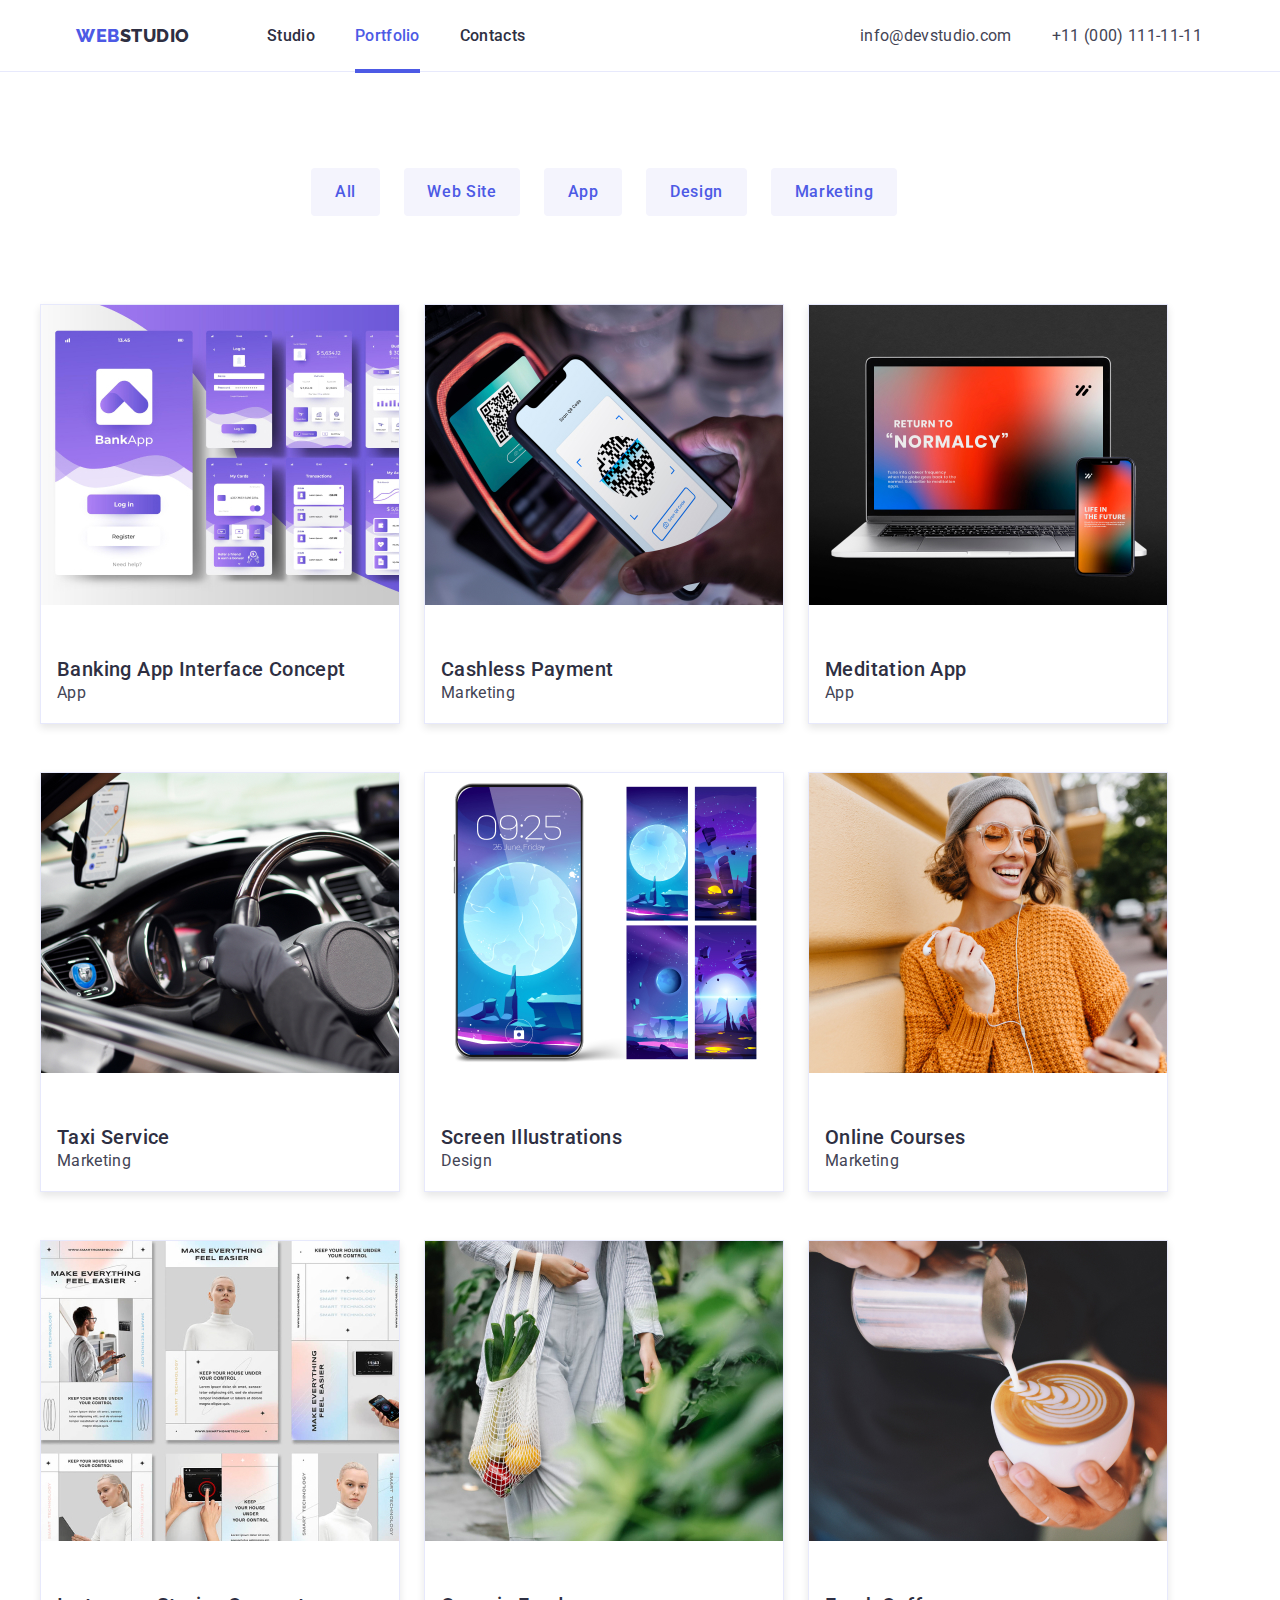
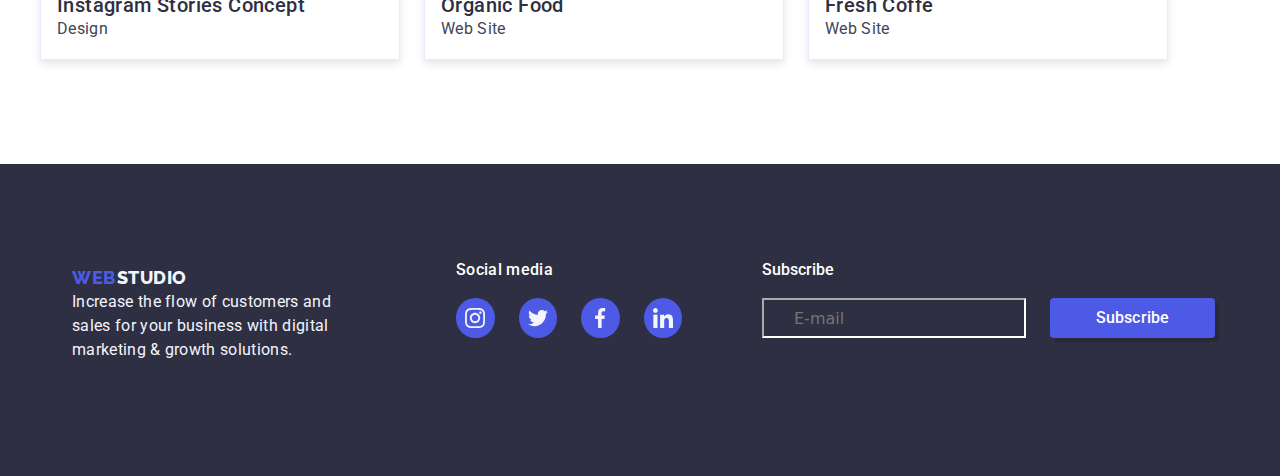
==== portfolio.html @ cb174291 "repository-create" ====
<!DOCTYPE html>
<html lang="en">
  <head>
    <meta charset="UTF-8" />
    <meta name="viewport" content="width=device-width, initial-scale=1.0" />
    <link
      rel="stylesheet"
      href="https://cdnjs.cloudflare.com/ajax/libs/modern-normalize/1.0.0/modern-normalize.min.css"
    />
    <link rel="preconnect" href="https://fonts.googleapis.com" />
    <link rel="preconnect" href="https://fonts.gstatic.com" crossorigin />
    <link
      href="https://fonts.googleapis.com/css2?family=Roboto:wght@400;500;700;900&display=swap"
      rel="stylesheet"
    />
    <link rel="preconnect" href="https://fonts.googleapis.com" />
    <link rel="preconnect" href="https://fonts.gstatic.com" crossorigin />
    <link
      rel="stylesheet"
      href="https://cdnjs.cloudflare.com/ajax/libs/modern-normalize/2.0.0/modern-normalize.min.css"
      integrity="sha512-4xo8blKMVCiXpTaLzQSLSw3KFOVPWhm/TRtuPVc4WG6kUgjH6J03IBuG7JZPkcWMxJ5huwaBpOpnwYElP/m6wg=="
      crossorigin="anonymous"
      referrerpolicy="no-referrer"
    />
    <link
      href="https://fonts.googleapis.com/css2?family=Raleway:wght@800&display=swap"
      rel="stylesheet"
    />
    <link rel="stylesheet" type="text/css" href="./css/styles.css" />
    <title>Document</title>
  </head>
  <body class="portfolio-page">
    <header>
      <div class="top-line">
        <div class="container">
          <span class="logo">
            <a class="web-logo" href="index.html" type="button">WEB</a>
            <a class="studio-logo" href="index.html" type="button">STUDIO</a>
          </span>
          <nav>
            <span class="nav-menu">
              <a class="nav-studio" href="index.html" type="button">Studio</a>
              <a class="nav-portfolio" href="portfolio.html" type="button"
                >Portfolio</a
              >
              <a class="nav-contacts" href="" type="button">Contacts</a>
            </span>
          </nav>
          <span class="email-phone">
            <a href="" class="email">info@devstudio.com</a>
            <a href="" class="phone">+11 (000) 111-11-11</a>
          </span>
        </div>
      </div>
    </header>
    <main class="portfolio-main">
      <div class="container">
        <section class="section94px">
          <ul class="filters">
            <li>
              <div class="filter-btn-active">
                <button type="button" class="all-butoon">All</button>
              </div>
            </li>
            <li class="btn1-position">
              <div class="filter-btn1">
                <button type="button" class="web-site">Web Site</button>
              </div>
            </li>
            <li>
              <div class="filter-btn2">
                <button type="button" class="app">App</button>
              </div>
            </li>
            <li>
              <div class="filter-btn3">
                <button type="button" class="design">Design</button>
              </div>
            </li>
            <li>
              <div class="filter-btn4">
                <button type="button" class="marketing">Marketing</button>
              </div>
            </li>
          </ul>
          <!--Section row-->
          <section class="row-1" title="Row 1">
            <div class="project-card1">
              <ul class="project-card2">
                <li class="card-hover">
                  <span class="overlay-text"
                    >14 Stylish and User-Friendly App Design Concepts · Task
                    Manager App · Calorie Tracker App · Exotic Fruit Ecommerce
                    App · Cloud Storage App</span
                  >
                  <img
                    class="img-portfolio1"
                    src="./images/Portofolio 1.jpg"
                    alt="img8"
                  />
                </li>
                <li class="card-content1">
                  <h3 class="footer-title">Banking App Interface Concept</h3>
                  <p class="footer-pharagraf">App</p>
                </li>
              </ul>
              <ul class="project-card2">
                <li class="card-hover">
                  <span class="overlay-text"
                    >14 Stylish and User-Friendly App Design Concepts · Task
                    Manager App · Calorie Tracker App · Exotic Fruit Ecommerce
                    App · Cloud Storage App</span
                  >
                  <img
                    class="img-portfolio2"
                    src="./images/Portofolio 2.jpg"
                    alt="img8"
                  />
                </li>
                <li class="card-content2">
                  <h3 class="footer-title">Cashless Payment</h3>
                  <p class="footer-pharagraf">Marketing</p>
                </li>
              </ul>
              <ul class="project-card2">
                <li class="card-hover">
                  <span class="overlay-text"
                    >14 Stylish and User-Friendly App Design Concepts · Task
                    Manager App · Calorie Tracker App · Exotic Fruit Ecommerce
                    App · Cloud Storage App</span
                  >
                  <img
                    class="img-portfolio3"
                    src="./images/Portofolio 3.jpg"
                    alt="img8"
                  />
                </li>
                <li class="card-content3">
                  <h3 class="footer-title">Meditation App</h3>
                  <p class="footer-pharagraf">App</p>
                </li>
              </ul>
            </div>
          </section>
          <section class="row-2" title="Row 2">
            <div class="project-card1">
              <ul class="project-card2">
                <li class="card-hover">
                  <span class="overlay-text"
                    >14 Stylish and User-Friendly App Design Concepts · Task
                    Manager App · Calorie Tracker App · Exotic Fruit Ecommerce
                    App · Cloud Storage App</span
                  >
                  <img
                    class="img-portfolio1"
                    src="./images/Portofolio 4.jpg"
                    alt="img8"
                  />
                </li>
                <li class="card-content1">
                  <h3 class="footer-title">Taxi Service</h3>
                  <p class="footer-pharagraf">Marketing</p>
                </li>
              </ul>
              <ul class="project-card2">
                <li class="card-hover">
                  <span class="overlay-text"
                    >14 Stylish and User-Friendly App Design Concepts · Task
                    Manager App · Calorie Tracker App · Exotic Fruit Ecommerce
                    App · Cloud Storage App</span
                  >
                  <img
                    class="img-portfolio2"
                    src="./images/Portofolio 5.jpg"
                    alt="img8"
                  />
                </li>
                <li class="card-content2">
                  <h3 class="footer-title">Screen Illustrations</h3>
                  <p class="footer-pharagraf">Design</p>
                </li>
              </ul>
              <ul class="project-card2">
                <li class="card-hover">
                  <span class="overlay-text"
                    >14 Stylish and User-Friendly App Design Concepts · Task
                    Manager App · Calorie Tracker App · Exotic Fruit Ecommerce
                    App · Cloud Storage App</span
                  >
                  <img
                    class="img-portfolio3"
                    src="./images/Portofolio 6.jpg"
                    alt="img8"
                  />
                </li>
                <li class="card-content3">
                  <h3 class="footer-title">Online Courses</h3>
                  <p class="footer-pharagraf">Marketing</p>
                </li>
              </ul>
            </div>
          </section>
          <section class="row-3" title="Row 3">
            <div class="project-card1">
              <ul class="project-card2">
                <li class="card-hover">
                  <span class="overlay-text"
                    >14 Stylish and User-Friendly App Design Concepts · Task
                    Manager App · Calorie Tracker App · Exotic Fruit Ecommerce
                    App · Cloud Storage App</span
                  >
                  <img
                    class="img-portfolio1"
                    src="./images/Portofolio 7.jpg"
                    alt="img8"
                  />
                </li>
                <li class="card-content1">
                  <h3 class="footer-title">Instagram Stories Concept</h3>
                  <p class="footer-pharagraf">Design</p>
                </li>
              </ul>
              <ul class="project-card2">
                <li class="card-hover">
                  <span class="overlay-text"
                    >14 Stylish and User-Friendly App Design Concepts · Task
                    Manager App · Calorie Tracker App · Exotic Fruit Ecommerce
                    App · Cloud Storage App</span
                  >
                  <img
                    class="img-portfolio2"
                    src="./images/Portofolio 8.jpg"
                    alt="img8"
                  />
                </li>
                <li class="card-content2">
                  <h3 class="footer-title">Organic Food</h3>
                  <p class="footer-pharagraf">Web Site</p>
                </li>
              </ul>
              <ul class="project-card2">
                <li class="card-hover">
                  <span class="overlay-text"
                    >14 Stylish and User-Friendly App Design Concepts · Task
                    Manager App · Calorie Tracker App · Exotic Fruit Ecommerce
                    App · Cloud Storage App</span
                  >
                  <img
                    class="img-portfolio3"
                    src="./images/Portofolio 9.jpg"
                    alt="img8"
                  />
                </li>
                <li class="card-content3">
                  <h3 class="footer-title">Fresh Coffe</h3>
                  <p class="footer-pharagraf">Web Site</p>
                </li>
              </ul>
            </div>
          </section>
        </section>
      </div>
    </main>
    <!-- Footer -->

    <footer>
      <section class="footer">
        <div class="container">
          <div class="section94px">
            <div class="position-footer">
              <div class="logo-text">
                <span class="logo-footer">
                  <a class="web-footer" href="index.html">WEB</a>
                  <a class="studio-footer" href="index.html">STUDIO </a>
                </span>
                <div class="text-footer">
                  <p class="text5">
                    Increase the flow of customers and sales for your business
                    with digital marketing & growth solutions.
                  </p>
                </div>
              </div>
              <div class="e-mail-input-social">
                <div class="social">
                  <h3 class="social-media">Social media</h3>
                  <div class="icons-list">
                    <a
                      href="https://www.instagram.com"
                      target="_blank"
                      class="icon"
                      aria-label="instagram-link"
                    >
                      <svg>
                        <use
                          href="./icons/symbol-defs.svg#icon-instagram"
                        ></use>
                      </svg>
                    </a>
                    <a
                      href="https://twitter.com/?lang=ro"
                      target="_blank"
                      class="icon"
                      aria-label="twitter-link"
                    >
                      <svg>
                        <use href="./icons/symbol-defs.svg#icon-twitter"></use>
                      </svg>
                    </a>
                    <a
                      href="https://www.facebook.com/"
                      target="_blank"
                      class="icon"
                      aria-label="facebook-link"
                    >
                      <svg>
                        <use href="./icons/symbol-defs.svg#icon-facebook"></use>
                      </svg>
                    </a>
                    <a
                      href="https://www.linkedin.com/"
                      target="_blank"
                      class="icon"
                      aria-label="linkedin-link"
                    >
                      <svg>
                        <use href="./icons/symbol-defs.svg#icon-linkedin"></use>
                      </svg>
                    </a>
                  </div>
                </div>
                <div class="e-mail-input">
                  <label class="email-footer" for="email">Subscribe</label>
                  <div class="input-button-container">
                    <input
                      type="email"
                      id="email"
                      name="email"
                      placeholder="E-mail"
                    />
                    <button class="subscribe">
                      Subscribe <i class="fa-solid fa-paper-plane"></i>
                    </button>
                  </div>
                </div>
              </div>
            </div>
          </div>
        </div>
      </section>
    </footer>
    <script src="./js/modal.js"></script>
  </body>
</html>
---- css/styles.css ----
.body {
  background: #fff;
}
ul,
a,
h3 {
  padding-inline-start: 94px 0px;
}

.container {
  width: 1200px;
  position: absolute;
  display: flex;
  left: 50%;
  transform: translate(-50%);
  justify-content: center;
}

.section94px {
  padding: 94px 0px;
  /* height: auto; */
}

.top-line > .container {
  height: 72px;
}

.hero-image > .container {
  height: 600px;
}

/*NAV MENU -- TOP LINE*/

.top-line {
  width: auto;
  height: 72px;
  background: #fff;
  border-bottom: 1px solid #e7e9fc;
  display: flex;
  align-items: center;
  /* position: fixed; */
}

.logo {
  padding-top: 24px;
  display: flex;
  align-items: center;
  justify-content: flex-start;
  flex-direction: row;
  gap: 0px;
  width: 115px;
  height: 48px;
  position: relative;
}

.web-logo {
  font-family: "Raleway", sans-serif;
  font-weight: 800;
  font-size: 18px;
  line-height: 21px;
  line-height: 1.16667;
  letter-spacing: 0.03em;
  text-transform: uppercase;
  color: #4d5ae5;
}

.studio-logo {
  font-family: "Raleway", sans-serif;
  font-weight: 800;
  font-size: 18px;
  line-height: 21px;
  line-height: 1.16667;
  letter-spacing: 0.03em;
  text-transform: uppercase;
  color: #2e2f42;
}

.nav-menu {
  display: flex;
  align-items: flex-start;
  justify-content: flex-start;
  flex-direction: row;
  gap: 40px;
  width: 337px;
  height: 48px;
  padding-left: 76px;
  padding-top: 24px;
}

.nav-studio,
.nav-portfolio,
.nav-contacts {
  font-family: "Roboto", sans-serif;
  font-weight: 500;
  font-size: 16px;
  line-height: 24px;
  line-height: 1.5;
  letter-spacing: 0.02em;
  color: #2e2f42;
}

.email-phone {
  align-items: flex-start;
  justify-content: flex-start;
  flex-direction: row;
  width: 676px;
  height: 48px;
  display: flex;
  position: relative;
  padding-left: 332px;
  padding-top: 24px;
}

.email {
  font-family: "Roboto", sans-serif;
  font-weight: 400;
  font-size: 16px;
  line-height: 24px;
  line-height: 1.5;
  letter-spacing: 0.02em;
  color: #434455;
}

.phone {
  font-family: "Roboto", sans-serif;
  font-weight: 400;
  font-size: 16px;
  line-height: 24px;
  line-height: 1.5;
  letter-spacing: 0.02em;
  color: #434455;
  padding-left: 40px;
}

.top-line a:hover,
header.top-line a:focus {
  color: rgb(0, 0, 255);
}
.top-line a {
  transition-property: color;
  transition-duration: 0.25s;
  transition-timing-function: cubic-bezier(0.4, 0, 0.2, 1);
}

a {
  text-decoration: none;
}

/* --HERO IMAGE-- */

.hero-image {
  width: auto;
  height: 600px;
  background: var(--NAVY-BLUE, #2e2f42);
  flex-shrink: 0;
}

.hero-image > .container {
  display: block;
}

.button {
  /* display: flex; */
  width: 684px;
  height: 104px;
  padding-top: 48px;
  padding-left: 515px;
  padding-bottom: 150px;
}

.order-service {
  transition-property: background-color;
  transition-duration: 0.25s;
  transition-timing-function: cubic-bezier(0.4, 0, 0.2, 1);
  font-family: "Roboto", sans-serif;
  font-weight: 500;
  font-size: 16px;
  font-style: normal;
  line-height: 24px;
  letter-spacing: 0.04em;
  color: var(--WHITE, #fff);
  background: #4d5ae5;
  border: none;
  cursor: pointer;
  border-radius: 4px;
  gap: 10px;
  box-shadow: 0 4px 4px 0 rgba(0, 0, 0, 0.15);
  align-items: center;
  justify-content: center;
  width: 169px;
  height: 56px;
}
.order-service:hover {
  background-color: rgb(0, 0, 255);
}

.hero-title {
  margin: 0px;
  font-family: "Roboto", sans-serif;
  font-weight: 700;
  font-size: 56px;
  font-style: normal;
  line-height: 60px;
  letter-spacing: 0.02em;
  text-align: center;
  color: var(--WHITE, #fff);
  padding-top: 94px;
}

/*SECTION 1 & 2*/

.section1-2 {
  height: 1064px;
  width: auto;
  padding-bottom: 26px;
}

.section1-2 > .container {
  display: block;
}

.section1 {
  width: 1128px;
  height: 224px;
  padding-top: 26px;

  display: flex;
}

.feature1,
.feature2,
.feature3,
.feature4 {
  align-items: flex-start;
  justify-content: flex-start;
  flex-direction: column;
  gap: 8px;
  width: 264px;
  height: 104px;
}

.feature2,
.feature3,
.feature4 {
  margin-left: 24px;
}

.strategy,
.punctuality,
.diligence,
.tehnologies {
  font-family: "Roboto", sans-serif;
  font-weight: 500;
  font-size: 20px;
  font-style: normal;
  line-height: 24px;
  letter-spacing: 0.02em;
  color: var(--NAVY-BLUE, #2e2f42);
  margin: 0px;
}

.text-strategy,
.text-punctuality,
.text-diligence,
.text-tehnologies {
  font-family: "Roboto", sans-serif;
  font-weight: 400;
  font-size: 16px;
  font-style: normal;
  line-height: 24px;
  letter-spacing: 0.02em;
  color: var(--SLATE, #434455);
}

/*SECTION 2*/

.section2 {
  width: 1128px;
  height: 652px;
  flex-shrink: 0;
  padding-top: 120px;

  padding: bottom 26px;
}

.Section2-title {
  font-family: "Roboto", sans-serif;
  font-weight: 1103;
  font-size: 36px;
  font-style: normal;
  line-height: 40px;
  letter-spacing: 0.02em;
  text-transform: capitalize;
  margin: 0px;
  color: var(--NAVY-BLUE, #2e2f42);
  padding-left: 403px;
}

.technology-pictures {
  width: 1128px;
  height: 372px;
  display: flex;
  padding-top: 72px;
}

.img-1,
.img-2,
.img-3 {
  display: flex;
  align-items: flex-start;
  justify-content: flex-start;
  flex-direction: column;
  gap: 0px;
  width: 360px;
  height: 300px;
}

.img-2,
.img-3 {
  margin-left: 24px;
}

.size-pictures {
  border: 1px solid #e7e9fc;
  width: 360px;
  height: 300px;
}

/*SECTION 3 */

.section3 {
  width: auto;
  height: 732px;
  background: #f4f4fd;
  flex-shrink: 0;
}

.section3 > .container {
  display: block;
  height: 732px;
}

.title1 {
  display: flex;
  width: 647px;
  height: 40px;
  padding-top: 26px;
  padding-left: 483px;
}

.our-team {
  font-family: "Roboto", sans-serif;
  font-weight: 700;
  font-size: 36px;
  font-style: normal;
  line-height: 40px;
  letter-spacing: 0.02em;
  color: var(--NAVY-BLUE, #2e2f42);
  position: absolute;
  margin: 0px;
}

.pepole {
  width: 1128px;
  height: 452px;
  display: flex;
  padding-top: 72px;
}

ul {
  padding: 0;
}

.team-card1,
.team-card2,
.team-card3,
.team-card4 {
  list-style-type: none;
  align-items: center;
  justify-content: center;
  flex-direction: column;
  gap: 32px;
  border-radius: 0 0 4px 4px;
  padding: 0px 0px 32px 0px;
  width: 264px;
  height: 428px;
  box-shadow: 0 2px 1px 0 rgba(46, 47, 66, 0.08),
    0 1px 1px 0 rgba(46, 47, 66, 0.16), 0 1px 6px 0 rgba(46, 47, 66, 0.08);
  background: #fff;
}

.team-card2,
.team-card3,
.team-card4 {
  margin-left: 24px;
}

.img {
  width: 264px;
  height: 260px;
  background: url(<path-to-image>),
    lightgray -97.034px -0.927px / 181.897% 251.37% no-repeat;
}

.name {
  font-family: "Roboto", sans-serif;
  font-weight: 500;
  font-size: 20px;
  font-style: normal;
  line-height: 24px;
  letter-spacing: 0.02em;
  text-align: center;
  color: var(--NAVY-BLUE, #2e2f42);
}

.job-description {
  font-family: "Roboto", sans-serif;
  font-weight: 400;
  font-size: 16px;
  font-style: normal;
  line-height: 24px;
  letter-spacing: 0.02em;
  text-align: center;
  color: var(--SLATE, #434455);
}

.section3 h3:hover,
.section3 h3:focus,
.section3 p:hover,
.section3 p:focus {
  color: rgb(0, 0, 255);
  cursor: pointer;
}
.section3 h3,
.section3 p {
  transition-property: color;
  transition-duration: 0.25s;
  transition-timing-function: cubic-bezier(0.4, 0, 0.2, 1);
}

/*FOOTER*/

.footer {
  width: 100%;
  height: 312px;
  background: #2e2f42;
  flex-shrink: 0;
}
.footer > .container {
  display: block;
  height: 312px;
}

.logo-text {
  width: 264px;
  height: 118.5px;
  flex-shrink: 0;
  padding-top: 7.5px;
}

.logo-footer {
  display: flex;
  align-items: center;
  justify-content: flex-start;
  flex-direction: row;
  gap: 0px;
  width: 115px;
  height: 24px;
}

.footer a:hover {
  color: rgb(0, 0, 255);
}
.footer a {
  transition-property: color;
  transition-duration: 0.25s;
  transition-timing-function: cubic-bezier(0.4, 0, 0.2, 1);
}
.web-footer {
  font-family: "Raleway", sans-serif;
  font-weight: 800;
  font-size: 18px;
  font-style: normal;
  line-height: 21px;
  letter-spacing: 0.03em;
  text-transform: uppercase;
  color: var(--IRIS, #4d5ae5);
  display: flex;
  width: 44px;
  height: 21px;
  flex-direction: column;
  justify-content: center;
}

.studio-footer {
  font-family: "Raleway", sans-serif;
  font-weight: 800;
  font-size: 18px;
  font-style: normal;
  line-height: 21px;
  letter-spacing: 0.03em;
  text-transform: uppercase;
  color: var(--CLOUD, #f4f4fd);
  display: flex;
  width: 71px;
  height: 21px;
  flex-direction: column;
  justify-content: center;
}

.text-footer1 {
  width: 264px;
  height: 88px;
  padding-top: 16px;
}

.text5 {
  font-family: "Roboto", sans-serif;
  font-weight: 400;
  font-size: 16px;
  font-style: normal;
  line-height: 24px;
  letter-spacing: 0.02em;
  color: var(--CLOUD, #f4f4fd);
  width: 264px;
  margin: 0px;
}

/*PORTFOLIO CSS*/
.portfolio-main {
  width: 100%;
  height: 1692px;
}

.portfolio-main > .container {
  height: 1692px;
  display: block;
}
.filters {
  display: flex;
  align-items: flex-start;
  justify-content: flex-start;
  flex-direction: row;
  gap: 24px;
  width: 857px;
  height: 50px;
  padding-top: 2px;
  padding-left: 271px;
  margin: 0;
}

.all-butoon {
  font-family: "Roboto", sans-serif;
  font-weight: 500;
  font-size: 16px;
  font-style: normal;
  line-height: 24px;
  letter-spacing: 0.04em;
  color: #4d5ae5;
  background: #f4f4fd;
  border: none;
  cursor: pointer;
  border-radius: 4px;
  gap: 10px;
  align-items: center;
  justify-content: center;
  width: 69px;
  height: 48px;
  padding: 0px;
  z-index: 1;
  position: absolute;
}
.all-butoon:hover {
  background-color: #404bbf;
  color: WHITE;
}
.all-butoon {
  transition-property: background-color;
  transition-duration: 0.25s;
  transition-timing-function: cubic-bezier(0.4, 0, 0.2, 1);
}
.btn1-position {
  margin-left: 69px;
}

.web-site {
  font-family: "Roboto", sans-serif;
  font-weight: 500;
  font-size: 16px;
  font-style: normal;
  line-height: 24px;
  letter-spacing: 0.04em;
  color: #4d5ae5;
  background: #f4f4fd;
  border: none;
  cursor: pointer;
  border-radius: 4px;
  gap: 10px;
  align-items: center;
  justify-content: center;
  width: 116px;
  height: 48px;
}

.app {
  font-family: "Roboto", sans-serif;
  font-weight: 500;
  font-size: 16px;
  font-style: normal;
  line-height: 24px;
  letter-spacing: 0.04em;
  color: #4d5ae5;
  background: #f4f4fd;
  border: none;
  cursor: pointer;
  border-radius: 4px;
  gap: 10px;
  align-items: center;
  justify-content: center;
  width: 78px;
  height: 48px;
}

.design {
  font-family: "Roboto", sans-serif;
  font-weight: 500;
  font-size: 16px;
  font-style: normal;
  line-height: 24px;
  letter-spacing: 0.04em;
  color: #4d5ae5;
  background: #f4f4fd;
  border: none;
  cursor: pointer;
  border-radius: 4px;
  gap: 10px;
  align-items: center;
  justify-content: center;
  width: 101px;
  height: 48px;
}

.marketing {
  font-family: "Roboto", sans-serif;
  font-weight: 500;
  font-size: 16px;
  font-style: normal;
  line-height: 24px;
  letter-spacing: 0.04em;
  color: #4d5ae5;
  background: #f4f4fd;
  border: none;
  cursor: pointer;
  border-radius: 4px;
  gap: 10px;
  align-items: center;
  justify-content: center;
  width: 126px;
  height: 48px;
}

/*Section row*/

.row-1 {
  width: 1128px;
  height: 492px;
  padding-top: 72px;
}

.row-2 {
  width: 1128px;
  height: 468px;

  padding-top: 48px;
}

.row-3 {
  width: 1128px;
  height: 494px;

  padding-top: 48px;
  padding-bottom: 26px;
}

.row-1,
.row-2,
.row-3,
li {
  list-style-type: none;
}

.project-card1 {
  display: flex;
}

.project-card2 {
  border: 1px solid #e7e9fc;
  width: 360px;
  height: 420px;
  background: #fff;
}

.project-card1 .project-card2:nth-child(2),
.project-card1 .project-card2:nth-child(3) {
  margin-left: 24px;
}

.card-content1,
.card-content2,
.card-content3 {
  align-items: flex-start;
  justify-content: center;
  flex-direction: column;
  gap: 8px;
  margin-top: 32px;
  width: 360px;
  height: 56px;
  padding: 16px;
}

.footer-title {
  font-family: "Roboto", sans-serif;
  font-weight: 500;
  font-size: 20px;

  line-height: 24px;
  line-height: 1.2;
  letter-spacing: 0.02em;
  color: #2e2f42;
  margin: 0px;
}

.footer-pharagraf {
  font-family: "Roboto", sans-serif;
  font-weight: 400;
  font-size: 16px;

  line-height: 24px;
  line-height: 1.5;
  letter-spacing: 0.02em;
  color: #434455;
  margin: 0px;
}

.img-portfolio1,
.img-portfolio2,
.img-portfolio3 {
  width: 360px;
  height: 300px;
}

.hero-image {
  background: linear-gradient(#2e2f42b2, #2e2f42b2),
    url("/images/hero-image.jpg");
}
.icons-list {
  display: flex;
  justify-content: center;
  gap: 24px;
  margin-top: 8px;
}
.icons-list .icon svg {
  width: 16px;
  height: 16px;
  top: 12px;
  left: 12px;
}
.icons-list .icon {
  width: 40px;
  height: 40px;
  background-color: #4d5ae5;
  border-radius: 50%;
}
.icons-list .icon {
  display: flex;
  justify-content: center;
  align-items: center;
}
.icons-list .icon:hover {
  background-color: #000a73;
}
.icon-list .icon:focus {
  background-color: #000ea8;
}
.icon-list {
  transition-property: background-color;
  transition-duration: 0.25s;
  transition-timing-function: cubic-bezier(0.4, 0, 0.2, 1);
}
.footer {
  background: rgb(2, 0, 36);
  background: linear-gradient(
    90deg,
    rgba(2, 0, 36, 1) 0%,
    rgba(11, 9, 42, 1) 7%,
    rgba(18, 17, 47, 1) 21%,
    rgba(21, 20, 49, 1) 35%,
    rgba(28, 27, 54, 1) 45%,
    rgba(34, 34, 58, 1) 64%,
    rgba(41, 41, 62, 1) 83%,
    rgba(46, 47, 66, 1) 100%,
    rgba(41, 65, 87, 1) 100%,
    rgba(31, 102, 129, 1) 100%,
    rgba(19, 146, 179, 1) 100%,
    rgba(0, 212, 255, 1) 100%
  );
}
.social-text {
  font-family: Roboto;
  font-size: 16px;
  font-weight: 500;
  line-height: 24px;
  letter-spacing: 0.02em;
  color: #ffffff;
}

.span .feature1,
.span .feature2,
.span .feature3,
.span .feature4 {
  display: inline-block;
}
.feature-icons {
  display: flex;
  justify-content: center;
  align-items: center;
  width: 264px;
  height: 112px;
  border-radius: 4px;
  background-color: #f4f4fd;
}
.feature-icons svg {
  width: 64px;
  height: 64px;
  top: 24px;
  left: 100px;
  padding: 0px, 2.14px, 0px, 2.14px;
}
.section-four > h2 {
  text-align: center;
  margin-top: 120px;
  font-family: Roboto;
  font-weight: 700;
  font-size: 36px;
  line-height: 40px;
}

.customers {
  display: flex;
  justify-content: center;
  gap: 24px;
  margin-top: 72px;
  margin-bottom: 120px;
}

.customers .customers-logo {
  width: 168px;
  height: 88px;
  border: 1px solid #8e8f99;
  border-radius: 4px;
  display: flex;
  justify-content: center;
  align-items: center;
}

.customers .customers-logo:hover,
.customers .customers-logo:active {
  border: 1px solid #10a5f5;
}
.customers .customers-logo {
  transition-property: color;
  transition-duration: 0.25s;
  transition-timing-function: cubic-bezier(0.4, 0, 0.2, 1);
}
.customers-logo svg {
  color: #8e8f99;
  width: 104px;
  height: 56px;
}

.customers-logo svg:hover {
  color: #10a5f5;
}
.customers-logo svg {
  transition-property: color;
  transition-duration: 0.25s;
  transition-timing-function: cubic-bezier(0.4, 0, 0.2, 1);
}
.social-footer {
  display: flex;
  flex-direction: column;
  width: 208px;
  height: 80px;
}
.test123 {
  display: flex;
  justify-content: start;
  gap: 143px;
}
.project-card2 {
  box-shadow: 0 4px 8px rgba(0, 0, 0, 0.1);
  /* Tranziție pentru efectul de tranziție lin al umbrei */
  transition: box-shadow 0.3s ease;
}
.project-card2:hover {
  box-shadow: 0 8px 16px rgba(0, 0, 0, 0.2);
}
.all-butoon:hover {
  box-shadow: 0 8px 16px rgba(0, 0, 0, 0.2);
}
.web-site:hover {
  box-shadow: 0 8px 16px rgba(0, 0, 0, 0.2);
}
.app:hover {
  box-shadow: 0 8px 16px rgba(0, 0, 0, 0.2);
}
.design:hover {
  box-shadow: 0 8px 16px rgba(0, 0, 0, 0.2);
}
.marketing:hover {
  box-shadow: 0 8px 16px rgba(0, 0, 0, 0.2);
}
.project-card2 {
  transition-property: box-shadow;
  transition-duration: 0.25s;
  transition-timing-function: cubic-bezier(0.4, 0, 0.2, 1);
}
.all-butoon {
  transition-property: box-shadow, background-color;
  transition-duration: 0.25s;
  transition-timing-function: cubic-bezier(0.4, 0, 0.2, 1);
}
.web-site {
  transition-property: box-shadow;
  transition-duration: 0.25s;
  transition-timing-function: cubic-bezier(0.4, 0, 0.2, 1);
}
.design {
  transition-property: box-shadow;
  transition-duration: 0.25s;
  transition-timing-function: cubic-bezier(0.4, 0, 0.2, 1);
}
.marketing {
  transition-property: box-shadow;
  transition-duration: 0.25s;
  transition-timing-function: cubic-bezier(0.4, 0, 0.2, 1);
}
.app {
  transition-property: box-shadow;
  transition-duration: 0.25s;
  transition-timing-function: cubic-bezier(0.4, 0, 0.2, 1);
}
.nav-studio {
  position: relative;
}
.nav-studio::after {
  content: "";
  position: absolute;
  left: 0;
  bottom: -25px;
  width: 100%;
  height: 4px;
  background-color: #4d5ae5;
}

body:not(.index-page) .nav-studio::after {
  display: none;
}
.index-page .nav-studio {
  color: #4d5ae5;
}

.nav-portfolio {
  position: relative;
}
.nav-portfolio::after {
  content: "";
  position: absolute;
  left: 0;
  bottom: -25px;
  width: 100%;
  height: 4px;
  background-color: #4d5ae5;
}
body:not(.portfolio-page) .nav-portfolio::after {
  display: none;
}
.portfolio-page .nav-portfolio {
  color: #4d5ae5;
}
.card-hover {
  position: relative;
  overflow: hidden;
}

.card-hover::before {
  content: "";
  position: absolute;
  bottom: 0; /* Plasează suprapunerea în partea de jos a cardului */
  left: 0;
  width: 100%;
  height: 0; /* Începe cu o înălțime de 0 */
  background-color: #4d5ae5;
  transition: height 0.3s ease; /* Adaugă o tranziție pentru înălțime */
}

.card-hover:hover::before {
  height: 100%; /* Mărește înălțimea suprapunerii la 100% la trecerea cu mouse-ul */
}
.overlay-text {
  position: absolute;
  bottom: 50%;
  left: 0;
  width: 100%;
  text-align: center;
  transform: translateY(50%);
  color: #f4f4fd;
  font-size: 20px;
  font-weight: bold;
  opacity: 0; /* Inițial, setăm opacitatea la 0 */
  transition: opacity 0.3s ease; /* Adăugăm o tranziție pentru opacitate */
}

.project-card2:hover .overlay-text {
  opacity: 1; /* La trecerea cu mouse-ul peste card, setăm opacitatea la 1 */
}
.overlay-text {
  font-family: Roboto;
  font-size: 16px;
  font-weight: 400;
  line-height: 24px;
  letter-spacing: 0.02em;
  text-align: center;
}
.is-hidden {
  visibility: hidden;
  opacity: 0;
  transform: scale(1.1);
}
.modal {
  box-shadow: 0px 2px 1px 0px #00000033;
  box-shadow: 0px 1px 3px 0px #0000001f;
  box-shadow: 0px 1px 1px 0px #00000024;
  background-color: #2e2f4266;
  position: fixed;
  top: 0;
  left: 0;
  width: 100vw;
  height: 100vh;
  display: flex;
  justify-content: center;
  align-items: center;
  z-index: 2;
  opacity: 1;
  transition: transform;
  transition-duration: 0.25s;
  transition-timing-function: cubic-bezier(0.4, 0, 0.2, 1);
}
.modal-content {
  padding: 16px;
  background-color: #fff;
  width: 525px;
  height: 677px;
  position: relative;
}
.close-btn {
  width: 24px;
  height: 24px;
  background-color: #e7e9fc;
  border: 1px solid #0000001a;
  border-radius: 50%;
  color: #2e2f42;
  outline: none;
  position: absolute;
  top: 24px;
  right: 24px;
  z-index: 3;
}
.close-btn svg {
  width: 8px;
  height: 8px;
  top: 8px;
  left: 8px;
}

/* REMASTERED FOOTER */

.footer {
  width: 100%;
  height: 19.5em;
  background: #2e2f42;
  flex-shrink: 0;
  transition: background-color 250ms cubic-bezier(0.4, 0, 0.2, 1),
    color 250ms cubic-bezier(0.4, 0, 0.2, 1),
    box-shadow 250ms cubic-bezier(0.4, 0, 0.2, 1);
}
.footer > .container {
  height: 19.5em;
}

.position-footer {
  display: flex;
  padding-left: 2em;
}

.logo-text {
  width: 16.5em;
  height: 7.40625em;
  flex-shrink: 0;
  padding-top: 0.46875rem;
}

.logo-footer {
  display: flex;
  gap: 0em;
  width: 7.1875em;
  height: 1.5em;
}

.footer a:hover {
  color: #4d5ae5;
  outline: none;
  box-shadow: 0 0.125em 0.25em rgba(0, 0, 0, 0.1);
}

.web-footer {
  font-family: "Raleway", sans-serif;
  font-weight: 800;
  font-size: 1.125em;
  font-style: normal;
  line-height: 1.3125em;
  letter-spacing: 0.03em;
  text-transform: uppercase;
  color: var(--IRIS, #4d5ae5);
  display: flex;
  width: 4.4375em;
  height: 1.3125em;
}

.studio-footer {
  font-family: "Raleway", sans-serif;
  font-weight: 800;
  font-size: 1.125em;
  font-style: normal;
  line-height: 1.3125em;
  letter-spacing: 0.03em;
  text-transform: uppercase;
  color: var(--CLOUD, #f4f4fd);
  display: flex;
  width: 4.4375em;
  height: 1.3125em;
}

.text-footer1 {
  width: 16.5em;
  height: 5.5em;
  padding-top: 1em;
}

.text5 {
  font-family: "Roboto", sans-serif;
  font-weight: 400;
  font-size: 1em;
  font-style: normal;
  line-height: 1.5em;
  letter-spacing: 0.02em;
  color: var(--CLOUD, #f4f4fd);
  width: 16.5em;
  margin: 0em;
}

.e-mail-input-social {
  display: flex;
}

.social {
  width: 14.125em;
  height: 7.5em;
  margin-left: 7.5em;
}
.social > h3 {
  margin: 0em;
}

.social-media {
  color: var(--WHITE, #fff);
  font-family: "Roboto", sans-serif;
  font-size: 1em;
  font-style: normal;
  font-weight: 500;
  line-height: 1.5em;
  letter-spacing: 0.02em;
}

.icons-list {
  display: flex;
  gap: 1.5em;
  margin-top: 1em;
  justify-content: center;
}

.icons-list .icon svg {
  width: 1.25em;
  height: 1.25em;
  justify-content: center;
}
.icons-list .icon {
  width: 2.5em;
  height: 2.5em;
  background: #4d5ae5;
  border-radius: 50%;
  display: flex;
  justify-content: center;
  align-items: center;
  transition: background-color 250ms cubic-bezier(0.4, 0, 0.2, 1),
    color 250ms cubic-bezier(0.4, 0, 0.2, 1),
    box-shadow 250ms cubic-bezier(0.4, 0, 0.2, 1);
}

.icons-list .icon:hover {
  background: #31d0aa;
  outline: none;
  color: #333333;
  box-shadow: 0 0.125em 0.25em rgba(0, 0, 0, 0.1);
}

.icons-list .icon:focus {
  background: #4d5ae5;
}

.e-mail-input {
  display: flex;
  flex-direction: column;
  margin-left: 5em;
  width: 28.3125em;
  height: 5em;
  flex-shrink: 0;
}

.email-footer {
  color: var(--WHITE, #fff);
  font-family: "Roboto", sans-serif;
  font-size: 1em;
  font-style: normal;
  font-weight: 500;
  line-height: 1.5em;
  letter-spacing: 0em;
  margin-bottom: 1em;
}

.input-button-container {
  display: flex;
}

.input-button-container input {
  width: 16.5em;
  height: 2.5em;
  flex-shrink: 0;
  background-color: transparent;
  border-color: white;
  color: white;
}

.subscribe {
  font-family: "Roboto", sans-serif;
  font-weight: 500;
  font-size: 1em;
  font-style: normal;
  line-height: 1.5em;
  letter-spacing: 0.01em;
  color: var(--WHITE, #fff);
  background: #4d5ae5;
  border: none;
  cursor: pointer;
  border-radius: 0.25em;
  gap: 0.625em;
  box-shadow: 00.25em 0.25em 0 rgba(0, 0, 0, 0.15);
  align-items: center;
  justify-content: center;
  width: 10.5625em;
  height: 2.5em;
  margin-left: 1.5em;
  transition: background-color 250ms cubic-bezier(0.4, 0, 0.2, 1),
    color 250ms cubic-bezier(0.4, 0, 0.2, 1),
    box-shadow 250ms cubic-bezier(0.4, 0, 0.2, 1);
}

.subscribe:hover {
  background: #404bbf;
  outline: none;
  box-shadow: 0 2px 4px rgba(0, 0, 0, 0.1);
}

.modal-headline {
  font-family: Roboto;
  font-size: 16px;
  font-weight: 500;
  line-height: 24px;
  letter-spacing: 0.02em;
  text-align: center;
  color: #2e2f42;
  display: flex;
  justify-content: center;
  align-items: center;
  margin-top: 58px;
}
.form-group {
  position: relative;
  display: flex;
  flex-direction: column;
  gap: 8px;
  margin: 16px 24px 20px 16px;
}
.form-checkbox {
  display: flex;
  justify-content: center;
  align-items: center;
  gap: 8px;
  margin-right: 24px;
}
input#submit-button {
  width: 169px;
  height: 56px;
  padding: 16px 32px 16px 32px;
  gap: 10px;
  margin-left: 146px;
  margin-top: 24px;
  background-color: #4d5ae5;
  color: #ffffff;
  font-family: Roboto;
  font-size: 16px;
  font-weight: 500;
  line-height: 24px;
  text-align: center;
  border-radius: 4px;
}
input#Name,
input#phone {
  border-radius: 4px;
  width: 100%;
  height: 40px;
  border: 1px solid #2e2f4266;
  padding-left: 30px;
}
input#email {
  padding-left: 30px;
}
.form-email {
  border-radius: 4px;
  width: 100%;
  height: 40px;
  border: 1px solid #2e2f4266;
}

textarea {
  height: 142px;
  width: 452px;
  resize: none;
  border-radius: 4px;
  border: 1px solid #2e2f4266;
}
.checkbox-text {
  font-family: Roboto;
  font-size: 12px;
  font-weight: 400;
  line-height: 14px;
  letter-spacing: 0.04em;
  text-align: left;
  color: grey;
}
.checkbox-ref {
  text-decoration: underline;
  color: #4d5ae5;
  font-family: Roboto;
  font-weight: 400;
  font-size: 12px;
  line-height: 16px;
}
label.form-label {
  position: relative;
}
.form-label {
  position: relative;
}
.form-label i {
  position: absolute;
  transform: translate(12px, 28px);
  left: 0;
}
input:hover {
  border: 1px solid #4d5ae5;
}
.form-label i:hover {
  color: #4d5ae5;
}
input#Name:hover {
  border: 1px solid #4d5ae5;
}

input#phone:hover {
  border: 1px solid #4d5ae5;
}
textarea#textbox {
  padding-left: 15px;
}
textarea#textbox:hover {
  border: 1px solid #4d5ae5;
}
.form-label:focus-within i {
  color: #4d5ae5;
}
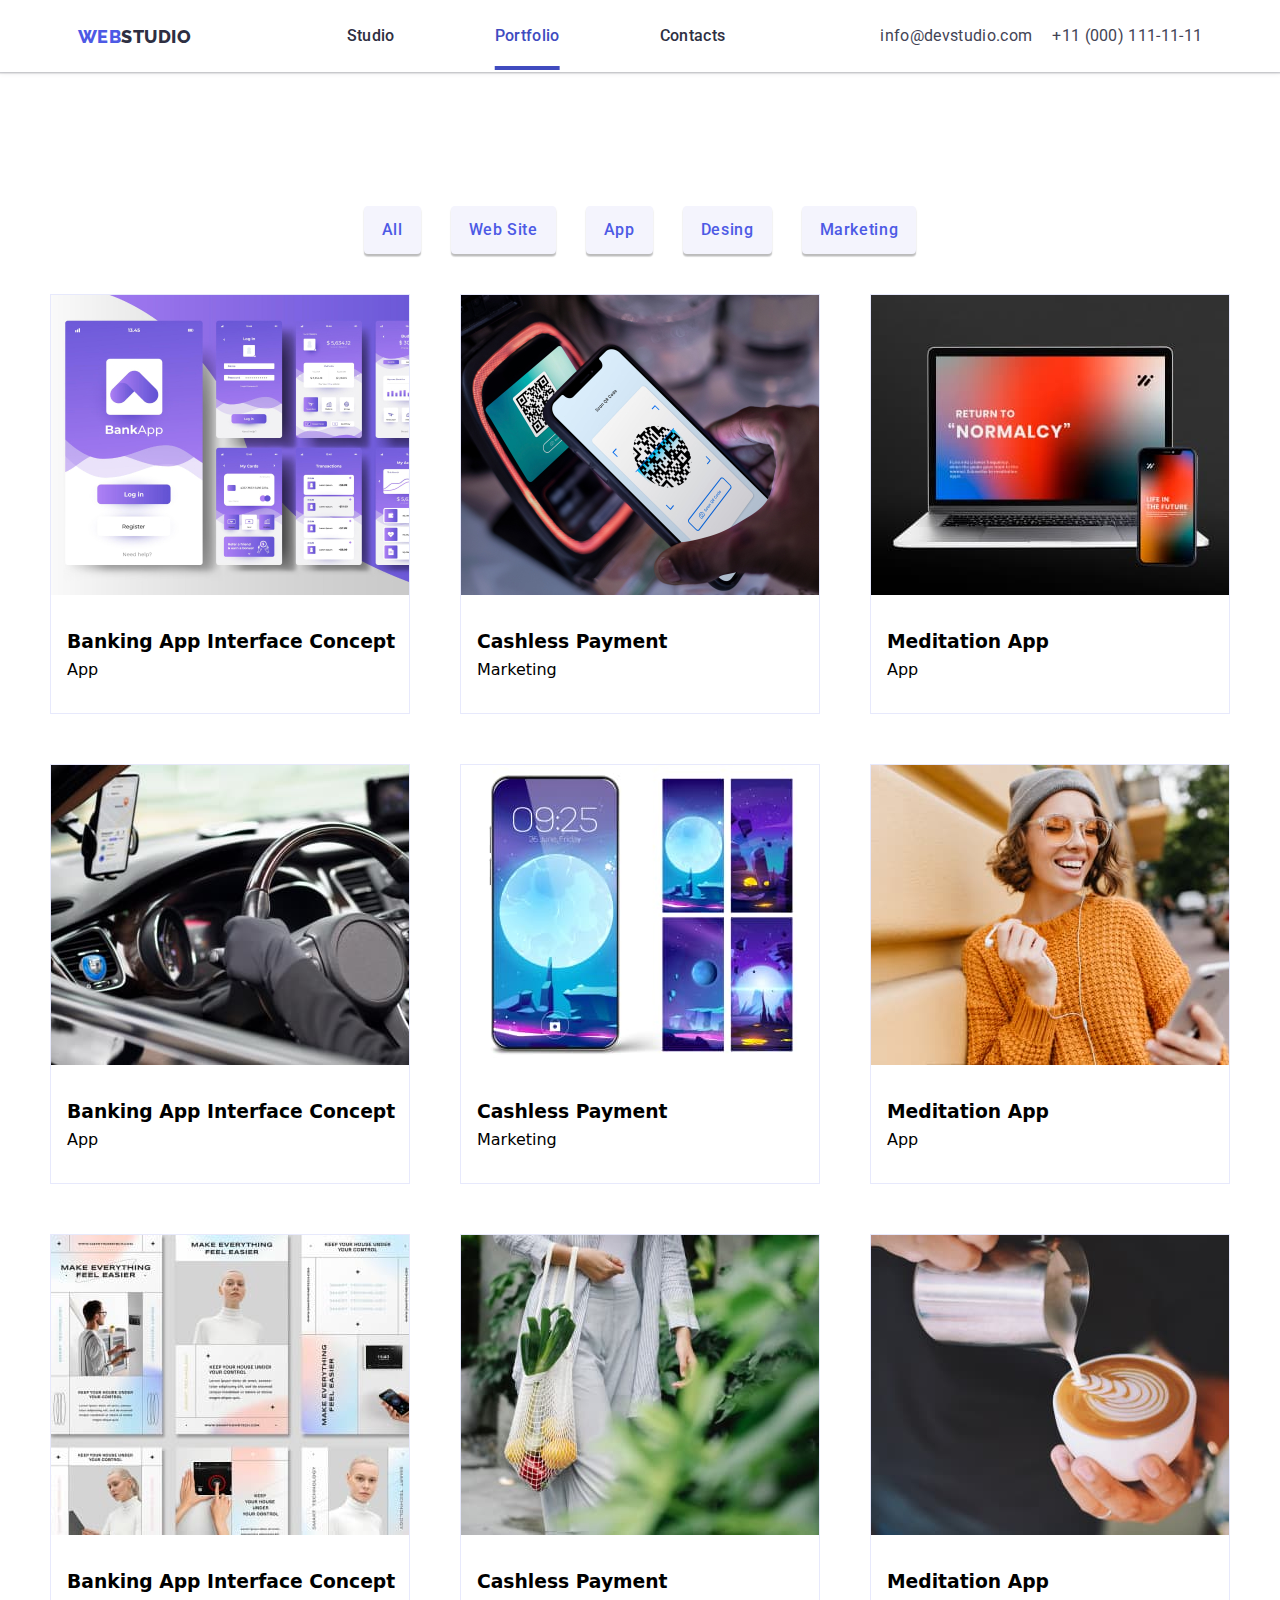
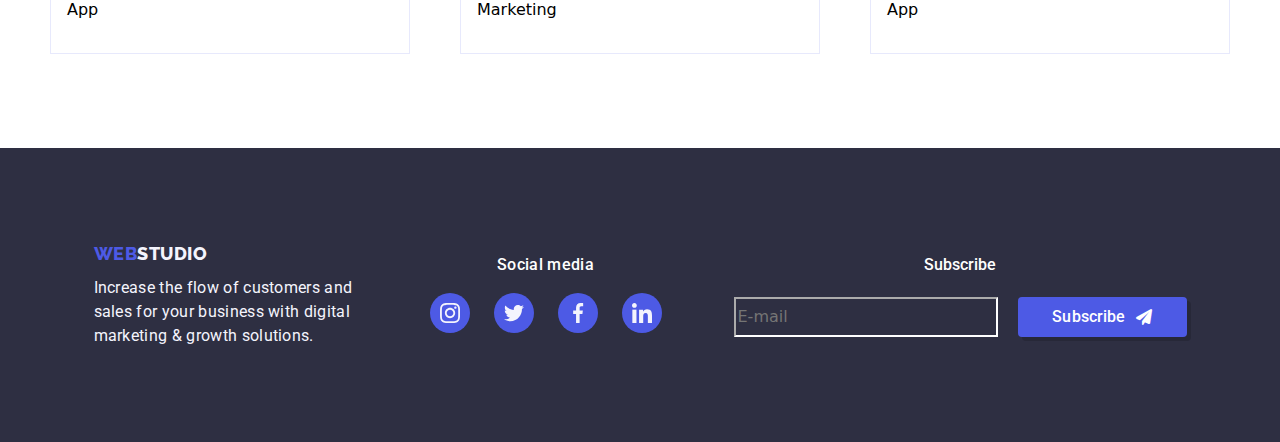
==== commit bc27fc06: "repaired" ====
--- a/portfolio.html
+++ b/portfolio.html
@@ -3,6 +3,13 @@
   <head>
     <meta charset="UTF-8" />
     <meta name="viewport" content="width=device-width, initial-scale=1.0" />
+    <link
+      rel="stylesheet"
+      href="https://cdnjs.cloudflare.com/ajax/libs/font-awesome/6.0.0/css/all.min.css"
+      integrity="sha512-..."
+      crossorigin="anonymous"
+    />
+
     <link
       rel="stylesheet"
       href="https://cdnjs.cloudflare.com/ajax/libs/modern-normalize/1.0.0/modern-normalize.min.css"
@@ -15,41 +22,153 @@
     />
     <link rel="preconnect" href="https://fonts.googleapis.com" />
     <link rel="preconnect" href="https://fonts.gstatic.com" crossorigin />
-    <link
-      rel="stylesheet"
-      href="https://cdnjs.cloudflare.com/ajax/libs/modern-normalize/2.0.0/modern-normalize.min.css"
-      integrity="sha512-4xo8blKMVCiXpTaLzQSLSw3KFOVPWhm/TRtuPVc4WG6kUgjH6J03IBuG7JZPkcWMxJ5huwaBpOpnwYElP/m6wg=="
-      crossorigin="anonymous"
-      referrerpolicy="no-referrer"
-    />
+
     <link
       href="https://fonts.googleapis.com/css2?family=Raleway:wght@800&display=swap"
       rel="stylesheet"
     />
+    <link rel="stylesheet" href="./css/modern-normalize.css" />
+
+    <link rel="stylesheet" type="text/css" href="./css/modern-normalize.css" />
+
     <link rel="stylesheet" type="text/css" href="./css/styles.css" />
-    <title>Document</title>
+    <title>Homework#2</title>
   </head>
-  <body class="portfolio-page">
+  <body>
+    <!--Tup Line Portfolio-->
+
     <header>
-      <div class="top-line">
+      <section class="top-line">
         <div class="container">
-          <span class="logo">
-            <a class="web-logo" href="index.html" type="button">WEB</a>
-            <a class="studio-logo" href="index.html" type="button">STUDIO</a>
-          </span>
-          <nav>
-            <span class="nav-menu">
-              <a class="nav-studio" href="index.html" type="button">Studio</a>
-              <a class="nav-portfolio" href="portfolio.html" type="button"
-                >Portfolio</a
+          <div class="position-topline">
+            <span class="logo">
+              <a class="web-logo" href="index.html" type="button">WEB</a>
+              <a class="studio-logo" href="index.html" type="button">STUDIO</a>
+            </span>
+            <nav>
+              <span class="nav-menu">
+                <a class="nav-studio" href="index.html" type="button">Studio</a>
+                <a
+                  class="nav-portfolio active"
+                  href="portfolio.html"
+                  type="button"
+                  >Portfolio</a
+                >
+                <a class="nav-contacts" href="" type="button">Contacts</a>
+              </span>
+            </nav>
+            <span class="email-phone">
+              <a href="" class="email">info@devstudio.com</a>
+              <a href="" class="phone">+11 (000) 111-11-11</a>
+            </span>
+            <button
+              type="button"
+              class="mobile-menu-open js-open-menu"
+              aria-expanded="false"
+              aria-controls="mobile-menu"
+            >
+              <svg class="mobile-menu-open-icon" width="32" height="22">
+                <use
+                  href="./icons/charm_menu-hamburger.svg#charm:menu-hamburger"
+                ></use>
+              </svg>
+            </button>
+          </div>
+        </div>
+      </section>
+      <div class="mobile-menu js-menu-container">
+        <div class="container mobile-menu-container">
+          <div>
+            <button class="mobile-menu_close-btn js-close-menu" type="button">
+              <svg class="mobile-menu_close-icon" width="24" height="24">
+                <use href="./icons/close-button.svg#icon-close"></use>
+              </svg>
+            </button>
+            <ul class="mobile-header-nav list">
+              <li class="mobile-header-item">
+                <a
+                  class="mobile-header-link link mobile-contact-blue"
+                  href="./index.html"
+                  >Studio</a
+                >
+              </li>
+              <li class="mobile-header-item">
+                <a class="mobile-header-link link" href="./portfolio.html"
+                  >Portfolio</a
+                >
+              </li>
+              <li class="mobile-header-item">
+                <a class="mobile-header-link link" href="#">Contacts</a>
+              </li>
+            </ul>
+          </div>
+          <div>
+            <address class="mobile-address">
+              <ul class="mobile-address-header list">
+                <li class="mobile-contacts">
+                  <a
+                    class="mobile-contacts-address_tel link"
+                    href="tel:+110001111111"
+                    >+11 (000) 111-11-11</a
+                  >
+                </li>
+                <li class="mobile-contacts">
+                  <a
+                    href="mailto:info@devstudio.com"
+                    target="_blank"
+                    rel="noopener noreferrer"
+                    class="mobile-contacts-address_mail link"
+                    >info@devstudio.com</a
+                  >
+                </li>
+              </ul>
+            </address>
+
+            <!-- Socal-List-Mob-Menu -->
+
+            <div class="icons-list">
+              <a
+                href="https://www.instagram.com"
+                target="_blank"
+                class="icon"
+                aria-label="instagram-link"
               >
-              <a class="nav-contacts" href="" type="button">Contacts</a>
-            </span>
-          </nav>
-          <span class="email-phone">
-            <a href="" class="email">info@devstudio.com</a>
-            <a href="" class="phone">+11 (000) 111-11-11</a>
-          </span>
+                <svg>
+                  <use href="./icons/symbol-defs.svg#icon-instagram2"></use>
+                </svg>
+              </a>
+              <a
+                href="https://twitter.com/?lang=ro"
+                target="_blank"
+                class="icon"
+                aria-label="twitter-link"
+              >
+                <svg>
+                  <use href="./icons/symbol-defs.svg#icon-twitter1"></use>
+                </svg>
+              </a>
+              <a
+                href="https://www.facebook.com/"
+                target="_blank"
+                class="icon"
+                aria-label="facebook-link"
+              >
+                <svg>
+                  <use href="./icons/symbol-defs.svg#icon-facebook1"></use>
+                </svg>
+              </a>
+              <a
+                href="https://www.linkedin.com/"
+                target="_blank"
+                class="icon"
+                aria-label="linkedin-link"
+              >
+                <svg>
+                  <use href="./icons/symbol-defs.svg#icon-linkedin1"></use>
+                </svg>
+              </a>
+            </div>
+          </div>
         </div>
       </div>
     </header>
@@ -74,7 +193,7 @@
             </li>
             <li>
               <div class="filter-btn3">
-                <button type="button" class="design">Design</button>
+                <button type="button" class="desing">Desing</button>
               </div>
             </li>
             <li>
@@ -83,184 +202,210 @@
               </div>
             </li>
           </ul>
-          <!--Section row-->
+
+          <!--Section row1-->
+
           <section class="row-1" title="Row 1">
             <div class="project-card1">
-              <ul class="project-card2">
-                <li class="card-hover">
-                  <span class="overlay-text"
-                    >14 Stylish and User-Friendly App Design Concepts · Task
-                    Manager App · Calorie Tracker App · Exotic Fruit Ecommerce
-                    App · Cloud Storage App</span
-                  >
-                  <img
-                    class="img-portfolio1"
-                    src="./images/Portofolio 1.jpg"
+              <div class="project-card2">
+                <div class="overlay-image">
+                  <img
+                    class="img-portfolio1"
+                    src="./images/img8.jpg"
                     alt="img8"
                   />
-                </li>
-                <li class="card-content1">
+                  <div class="overlay1">
+                    <p class="overlay-text">
+                      14 Stylish and User-Friendly App Design Concepts · Task
+                      Manager App · Calorie Tracker App · Exotic Fruit Ecommerce
+                      App · Cloud Storage App
+                    </p>
+                  </div>
+                </div>
+                <div class="card-content1">
                   <h3 class="footer-title">Banking App Interface Concept</h3>
                   <p class="footer-pharagraf">App</p>
-                </li>
-              </ul>
-              <ul class="project-card2">
-                <li class="card-hover">
-                  <span class="overlay-text"
-                    >14 Stylish and User-Friendly App Design Concepts · Task
-                    Manager App · Calorie Tracker App · Exotic Fruit Ecommerce
-                    App · Cloud Storage App</span
-                  >
-                  <img
-                    class="img-portfolio2"
-                    src="./images/Portofolio 2.jpg"
-                    alt="img8"
-                  />
-                </li>
-                <li class="card-content2">
+                </div>
+              </div>
+              <div class="project-card2">
+                <div class="overlay-image">
+                  <img
+                    class="img-portfolio1"
+                    src="./images/img9.jpg"
+                    alt="img9"
+                  />
+                  <div class="overlay1">
+                    <p class="overlay-text">
+                      14 Stylish and User-Friendly App Design Concepts · Task
+                      Manager App · Calorie Tracker App · Exotic Fruit Ecommerce
+                      App · Cloud Storage App
+                    </p>
+                  </div>
+                </div>
+                <div class="card-content2">
                   <h3 class="footer-title">Cashless Payment</h3>
                   <p class="footer-pharagraf">Marketing</p>
-                </li>
-              </ul>
-              <ul class="project-card2">
-                <li class="card-hover">
-                  <span class="overlay-text"
-                    >14 Stylish and User-Friendly App Design Concepts · Task
-                    Manager App · Calorie Tracker App · Exotic Fruit Ecommerce
-                    App · Cloud Storage App</span
-                  >
-                  <img
-                    class="img-portfolio3"
-                    src="./images/Portofolio 3.jpg"
-                    alt="img8"
-                  />
-                </li>
-                <li class="card-content3">
+                </div>
+              </div>
+              <div class="project-card2">
+                <div class="overlay-image">
+                  <img
+                    class="img-portfolio1"
+                    src="./images/img10.jpg"
+                    alt="img10"
+                  />
+                  <div class="overlay1">
+                    <p class="overlay-text">
+                      14 Stylish and User-Friendly App Design Concepts · Task
+                      Manager App · Calorie Tracker App · Exotic Fruit Ecommerce
+                      App · Cloud Storage App
+                    </p>
+                  </div>
+                </div>
+                <div class="card-content3">
                   <h3 class="footer-title">Meditation App</h3>
                   <p class="footer-pharagraf">App</p>
-                </li>
-              </ul>
+                </div>
+              </div>
             </div>
           </section>
+
+          <!--Section row2-->
           <section class="row-2" title="Row 2">
             <div class="project-card1">
-              <ul class="project-card2">
-                <li class="card-hover">
-                  <span class="overlay-text"
-                    >14 Stylish and User-Friendly App Design Concepts · Task
-                    Manager App · Calorie Tracker App · Exotic Fruit Ecommerce
-                    App · Cloud Storage App</span
-                  >
-                  <img
-                    class="img-portfolio1"
-                    src="./images/Portofolio 4.jpg"
+              <div class="project-card2">
+                <div class="overlay-image">
+                  <img
+                    class="img-portfolio1"
+                    src="./images/img11.jpg"
                     alt="img8"
                   />
-                </li>
-                <li class="card-content1">
-                  <h3 class="footer-title">Taxi Service</h3>
+                  <div class="overlay1">
+                    <p class="overlay-text">
+                      14 Stylish and User-Friendly App Design Concepts · Task
+                      Manager App · Calorie Tracker App · Exotic Fruit Ecommerce
+                      App · Cloud Storage App
+                    </p>
+                  </div>
+                </div>
+                <div class="card-content1">
+                  <h3 class="footer-title">Banking App Interface Concept</h3>
+                  <p class="footer-pharagraf">App</p>
+                </div>
+              </div>
+              <div class="project-card2">
+                <div class="overlay-image">
+                  <img
+                    class="img-portfolio1"
+                    src="./images/img12.jpg"
+                    alt="img9"
+                  />
+                  <div class="overlay1">
+                    <p class="overlay-text">
+                      14 Stylish and User-Friendly App Design Concepts · Task
+                      Manager App · Calorie Tracker App · Exotic Fruit Ecommerce
+                      App · Cloud Storage App
+                    </p>
+                  </div>
+                </div>
+                <div class="card-content2">
+                  <h3 class="footer-title">Cashless Payment</h3>
                   <p class="footer-pharagraf">Marketing</p>
-                </li>
-              </ul>
-              <ul class="project-card2">
-                <li class="card-hover">
-                  <span class="overlay-text"
-                    >14 Stylish and User-Friendly App Design Concepts · Task
-                    Manager App · Calorie Tracker App · Exotic Fruit Ecommerce
-                    App · Cloud Storage App</span
-                  >
-                  <img
-                    class="img-portfolio2"
-                    src="./images/Portofolio 5.jpg"
-                    alt="img8"
-                  />
-                </li>
-                <li class="card-content2">
-                  <h3 class="footer-title">Screen Illustrations</h3>
-                  <p class="footer-pharagraf">Design</p>
-                </li>
-              </ul>
-              <ul class="project-card2">
-                <li class="card-hover">
-                  <span class="overlay-text"
-                    >14 Stylish and User-Friendly App Design Concepts · Task
-                    Manager App · Calorie Tracker App · Exotic Fruit Ecommerce
-                    App · Cloud Storage App</span
-                  >
-                  <img
-                    class="img-portfolio3"
-                    src="./images/Portofolio 6.jpg"
-                    alt="img8"
-                  />
-                </li>
-                <li class="card-content3">
-                  <h3 class="footer-title">Online Courses</h3>
-                  <p class="footer-pharagraf">Marketing</p>
-                </li>
-              </ul>
+                </div>
+              </div>
+              <div class="project-card2">
+                <div class="overlay-image">
+                  <img
+                    class="img-portfolio1"
+                    src="./images/img13.jpg"
+                    alt="img10"
+                  />
+                  <div class="overlay1">
+                    <p class="overlay-text">
+                      14 Stylish and User-Friendly App Design Concepts · Task
+                      Manager App · Calorie Tracker App · Exotic Fruit Ecommerce
+                      App · Cloud Storage App
+                    </p>
+                  </div>
+                </div>
+                <div class="card-content3">
+                  <h3 class="footer-title">Meditation App</h3>
+                  <p class="footer-pharagraf">App</p>
+                </div>
+              </div>
             </div>
           </section>
+
+          <!--Section row3-->
+
           <section class="row-3" title="Row 3">
             <div class="project-card1">
-              <ul class="project-card2">
-                <li class="card-hover">
-                  <span class="overlay-text"
-                    >14 Stylish and User-Friendly App Design Concepts · Task
-                    Manager App · Calorie Tracker App · Exotic Fruit Ecommerce
-                    App · Cloud Storage App</span
-                  >
-                  <img
-                    class="img-portfolio1"
-                    src="./images/Portofolio 7.jpg"
+              <div class="project-card2">
+                <div class="overlay-image">
+                  <img
+                    class="img-portfolio1"
+                    src="./images/img14.jpg"
                     alt="img8"
                   />
-                </li>
-                <li class="card-content1">
-                  <h3 class="footer-title">Instagram Stories Concept</h3>
-                  <p class="footer-pharagraf">Design</p>
-                </li>
-              </ul>
-              <ul class="project-card2">
-                <li class="card-hover">
-                  <span class="overlay-text"
-                    >14 Stylish and User-Friendly App Design Concepts · Task
-                    Manager App · Calorie Tracker App · Exotic Fruit Ecommerce
-                    App · Cloud Storage App</span
-                  >
-                  <img
-                    class="img-portfolio2"
-                    src="./images/Portofolio 8.jpg"
-                    alt="img8"
-                  />
-                </li>
-                <li class="card-content2">
-                  <h3 class="footer-title">Organic Food</h3>
-                  <p class="footer-pharagraf">Web Site</p>
-                </li>
-              </ul>
-              <ul class="project-card2">
-                <li class="card-hover">
-                  <span class="overlay-text"
-                    >14 Stylish and User-Friendly App Design Concepts · Task
-                    Manager App · Calorie Tracker App · Exotic Fruit Ecommerce
-                    App · Cloud Storage App</span
-                  >
-                  <img
-                    class="img-portfolio3"
-                    src="./images/Portofolio 9.jpg"
-                    alt="img8"
-                  />
-                </li>
-                <li class="card-content3">
-                  <h3 class="footer-title">Fresh Coffe</h3>
-                  <p class="footer-pharagraf">Web Site</p>
-                </li>
-              </ul>
+                  <div class="overlay1">
+                    <p class="overlay-text">
+                      14 Stylish and User-Friendly App Design Concepts · Task
+                      Manager App · Calorie Tracker App · Exotic Fruit Ecommerce
+                      App · Cloud Storage App
+                    </p>
+                  </div>
+                </div>
+                <div class="card-content1">
+                  <h3 class="footer-title">Banking App Interface Concept</h3>
+                  <p class="footer-pharagraf">App</p>
+                </div>
+              </div>
+              <div class="project-card2">
+                <div class="overlay-image">
+                  <img
+                    class="img-portfolio1"
+                    src="./images/img15.jpg"
+                    alt="img9"
+                  />
+                  <div class="overlay1">
+                    <p class="overlay-text">
+                      14 Stylish and User-Friendly App Design Concepts · Task
+                      Manager App · Calorie Tracker App · Exotic Fruit Ecommerce
+                      App · Cloud Storage App
+                    </p>
+                  </div>
+                </div>
+                <div class="card-content2">
+                  <h3 class="footer-title">Cashless Payment</h3>
+                  <p class="footer-pharagraf">Marketing</p>
+                </div>
+              </div>
+              <div class="project-card2">
+                <div class="overlay-image">
+                  <img
+                    class="img-portfolio1"
+                    src="./images/img16.jpg"
+                    alt="img10"
+                  />
+                  <div class="overlay1">
+                    <p class="overlay-text">
+                      14 Stylish and User-Friendly App Design Concepts · Task
+                      Manager App · Calorie Tracker App · Exotic Fruit Ecommerce
+                      App · Cloud Storage App
+                    </p>
+                  </div>
+                </div>
+                <div class="card-content3">
+                  <h3 class="footer-title">Meditation App</h3>
+                  <p class="footer-pharagraf">App</p>
+                </div>
+              </div>
             </div>
           </section>
         </section>
       </div>
     </main>
+
     <!-- Footer -->
 
     <footer>
@@ -292,7 +437,7 @@
                     >
                       <svg>
                         <use
-                          href="./icons/symbol-defs.svg#icon-instagram"
+                          href="./icons/symbol-defs.svg#icon-instagram2"
                         ></use>
                       </svg>
                     </a>
@@ -303,7 +448,7 @@
                       aria-label="twitter-link"
                     >
                       <svg>
-                        <use href="./icons/symbol-defs.svg#icon-twitter"></use>
+                        <use href="./icons/symbol-defs.svg#icon-twitter1"></use>
                       </svg>
                     </a>
                     <a
@@ -313,7 +458,9 @@
                       aria-label="facebook-link"
                     >
                       <svg>
-                        <use href="./icons/symbol-defs.svg#icon-facebook"></use>
+                        <use
+                          href="./icons/symbol-defs.svg#icon-facebook1"
+                        ></use>
                       </svg>
                     </a>
                     <a
@@ -323,7 +470,9 @@
                       aria-label="linkedin-link"
                     >
                       <svg>
-                        <use href="./icons/symbol-defs.svg#icon-linkedin"></use>
+                        <use
+                          href="./icons/symbol-defs.svg#icon-linkedin1"
+                        ></use>
                       </svg>
                     </a>
                   </div>
@@ -348,6 +497,6 @@
         </div>
       </section>
     </footer>
-    <script src="./js/modal.js"></script>
+    <script src="java-script/menu-modal.js"></script>
   </body>
 </html>
--- a/css/styles.css
+++ b/css/styles.css
@@ -1,1411 +1,1335 @@
+*,
+*::before,
+*::after {
+        box-sizing: border-box;
+}
+
+
+
+* {
+        margin: 0;
+}
+
+ul,
+ol {
+        list-style-type: none;
+        /* Elimină punctele sau numerele */
+}
+
+a {
+        text-decoration: none;
+}
+
+html,
+body {
+        height: 100%;
+
+}
+
 .body {
-  background: #fff;
-}
-ul,
-a,
-h3 {
-  padding-inline-start: 94px 0px;
-}
+        background: #fff;
+        line-height: 1.5;
+        -webkit-font-smoothing: antialiased;
+}
+
 
 .container {
-  width: 1200px;
-  position: absolute;
-  display: flex;
-  left: 50%;
-  transform: translate(-50%);
-  justify-content: center;
+        width: 100%;
+        margin: 0 auto;
 }
 
 .section94px {
-  padding: 94px 0px;
-  /* height: auto; */
-}
-
-.top-line > .container {
-  height: 72px;
-}
-
-.hero-image > .container {
-  height: 600px;
-}
+        padding: 94px 0px;
+        width: 100%;
+
+}
+
+
 
 /*NAV MENU -- TOP LINE*/
 
-.top-line {
-  width: auto;
-  height: 72px;
-  background: #fff;
-  border-bottom: 1px solid #e7e9fc;
-  display: flex;
-  align-items: center;
-  /* position: fixed; */
-}
-
-.logo {
-  padding-top: 24px;
-  display: flex;
-  align-items: center;
-  justify-content: flex-start;
-  flex-direction: row;
-  gap: 0px;
-  width: 115px;
-  height: 48px;
-  position: relative;
+.top-line{
+        border-bottom: 1px solid var(--Accent);
+        box-shadow: 0 1px 6px 0 rgba(46, 47, 66, 0.08),
+                                0 1px 1px 0 rgba(46, 47, 66, 0.16), 0 2px 1px 0 rgba(46, 47, 66, 0.08);
+        background: var(--white);
+}
+
+.position-topline {
+        display: flex;
+        align-items: center;
+        height: 72px;
+}
+
+.logo{
+        display: flex;
+        align-items: center;
+        padding-left: 8pxpx;
+        
 }
 
 .web-logo {
-  font-family: "Raleway", sans-serif;
-  font-weight: 800;
-  font-size: 18px;
-  line-height: 21px;
-  line-height: 1.16667;
-  letter-spacing: 0.03em;
-  text-transform: uppercase;
-  color: #4d5ae5;
+        font-family: "Raleway", sans-serif;
+                font-weight: 800;
+                font-size: 1.125em;
+                line-height: 1.3125em;
+                line-height: 1.16667;
+                letter-spacing: 0.03em;
+                text-transform: uppercase;
+                color: #4d5ae5;
 }
 
 .studio-logo {
-  font-family: "Raleway", sans-serif;
-  font-weight: 800;
-  font-size: 18px;
-  line-height: 21px;
-  line-height: 1.16667;
-  letter-spacing: 0.03em;
-  text-transform: uppercase;
-  color: #2e2f42;
+        font-family: "Raleway", sans-serif;
+        font-weight: 800;
+        font-size: 1.125em;
+        line-height: 1.3125em;
+        line-height: 1.16667;
+        letter-spacing: 0.03em;
+        text-transform: uppercase;
+        color: #2e2f42;
 }
 
 .nav-menu {
-  display: flex;
-  align-items: flex-start;
-  justify-content: flex-start;
-  flex-direction: row;
-  gap: 40px;
-  width: 337px;
-  height: 48px;
-  padding-left: 76px;
-  padding-top: 24px;
-}
-
-.nav-studio,
-.nav-portfolio,
-.nav-contacts {
-  font-family: "Roboto", sans-serif;
-  font-weight: 500;
-  font-size: 16px;
-  line-height: 24px;
-  line-height: 1.5;
-  letter-spacing: 0.02em;
-  color: #2e2f42;
+        display: none;
 }
 
 .email-phone {
-  align-items: flex-start;
-  justify-content: flex-start;
-  flex-direction: row;
-  width: 676px;
-  height: 48px;
-  display: flex;
-  position: relative;
-  padding-left: 332px;
-  padding-top: 24px;
-}
-
-.email {
-  font-family: "Roboto", sans-serif;
-  font-weight: 400;
-  font-size: 16px;
-  line-height: 24px;
-  line-height: 1.5;
-  letter-spacing: 0.02em;
-  color: #434455;
-}
-
-.phone {
-  font-family: "Roboto", sans-serif;
-  font-weight: 400;
-  font-size: 16px;
-  line-height: 24px;
-  line-height: 1.5;
-  letter-spacing: 0.02em;
-  color: #434455;
-  padding-left: 40px;
-}
-
-.top-line a:hover,
-header.top-line a:focus {
-  color: rgb(0, 0, 255);
-}
-.top-line a {
-  transition-property: color;
-  transition-duration: 0.25s;
-  transition-timing-function: cubic-bezier(0.4, 0, 0.2, 1);
-}
-
-a {
-  text-decoration: none;
-}
-
-/* --HERO IMAGE-- */
-
-.hero-image {
-  width: auto;
-  height: 600px;
-  background: var(--NAVY-BLUE, #2e2f42);
-  flex-shrink: 0;
-}
-
-.hero-image > .container {
-  display: block;
-}
-
-.button {
-  /* display: flex; */
-  width: 684px;
-  height: 104px;
-  padding-top: 48px;
-  padding-left: 515px;
-  padding-bottom: 150px;
-}
-
+        display: none;
+}
+
+
+
+/* Hero */
+
+.hero-size{
+        padding: 120px 0px;
+        margin: 0 auto;
+        background-color: var(--Dark);
+        background-image: linear-gradient(rgba(46, 47, 66, 0.7),
+                        rgba(46, 47, 66, 0.7)),
+                url("../images/people-office1.jpg");
+        background-size: cover;
+        background-position: center;
+        background-repeat: no-repeat;
+        text-align: center;
+        
+}
+.hero-title {
+        margin-bottom: 24px;
+        font-family: "Roboto", sans-serif;
+        font-weight: 700;
+        font-size: 3.5em;
+        font-style: normal;
+        line-height: 3.75rem;
+        letter-spacing: 0.02em;
+        text-align: center;
+        color: var(--WHITE, #FFF);
+}
 .order-service {
-  transition-property: background-color;
-  transition-duration: 0.25s;
-  transition-timing-function: cubic-bezier(0.4, 0, 0.2, 1);
-  font-family: "Roboto", sans-serif;
-  font-weight: 500;
-  font-size: 16px;
-  font-style: normal;
-  line-height: 24px;
-  letter-spacing: 0.04em;
-  color: var(--WHITE, #fff);
-  background: #4d5ae5;
-  border: none;
-  cursor: pointer;
-  border-radius: 4px;
-  gap: 10px;
-  box-shadow: 0 4px 4px 0 rgba(0, 0, 0, 0.15);
-  align-items: center;
-  justify-content: center;
-  width: 169px;
-  height: 56px;
-}
+        font-family: "Roboto", sans-serif;
+        font-weight: 500;
+        font-size: 1em;
+        font-style: normal;
+        line-height: 1.5em;
+        letter-spacing: 0.04em;
+        color: var(--WHITE, #FFF);
+        background: #4d5ae5;
+        border: none;
+        cursor: pointer;
+        border-radius: 0.25em;
+        gap: 0.625em;
+        box-shadow: 00.25em 0.25em 0 rgba(0, 0, 0, 0.15);
+        align-items: center;
+        justify-content: center;
+        width: 10.5625em;
+        height: 3.5em;
+        transition: background-color 250ms cubic-bezier(0.4, 0, 0.2, 1),
+                color 250ms cubic-bezier(0.4, 0, 0.2, 1),
+                box-shadow 250ms cubic-bezier(0.4, 0, 0.2, 1);
+}
+
 .order-service:hover {
-  background-color: rgb(0, 0, 255);
-}
-
-.hero-title {
-  margin: 0px;
-  font-family: "Roboto", sans-serif;
-  font-weight: 700;
-  font-size: 56px;
-  font-style: normal;
-  line-height: 60px;
-  letter-spacing: 0.02em;
-  text-align: center;
-  color: var(--WHITE, #fff);
-  padding-top: 94px;
-}
-
-/*SECTION 1 & 2*/
-
-.section1-2 {
-  height: 1064px;
-  width: auto;
-  padding-bottom: 26px;
-}
-
-.section1-2 > .container {
-  display: block;
-}
-
-.section1 {
-  width: 1128px;
-  height: 224px;
-  padding-top: 26px;
-
-  display: flex;
+        background: #404BBF;
+        outline: none;
+        box-shadow: 0 0.125em 0.25em rgba(0, 0, 0, 0.1)
+}
+
+.section1-2 svg,
+.section2 {
+        display: none;
+}
+
+.section1{
+display: flex;
+flex-wrap: wrap;
+gap: 72px;
+padding: 72px 30px 0px 30px;
 }
 
 .feature1,
 .feature2,
 .feature3,
 .feature4 {
-  align-items: flex-start;
-  justify-content: flex-start;
-  flex-direction: column;
-  gap: 8px;
-  width: 264px;
-  height: 104px;
-}
-
+display: flex;
+flex-direction: column;
+justify-content: center;
+align-items: center;
+gap: 17px;
+}
+
+
+
+/* Section3 */
+
+
+
+
+.section3 {
+       
+        background: #f4f4fd;
+        transition: background-color 250ms cubic-bezier(0.4, 0, 0.2, 1),
+                color 250ms cubic-bezier(0.4, 0, 0.2, 1),
+                box-shadow 250ms cubic-bezier(0.4, 0, 0.2, 1);
+
+}
+
+
+
+.title1 {
+display: flex;
+justify-content: center;
+}
+
+.our-team {
+        font-family: "Roboto", sans-serif;
+        font-weight: 700;
+        font-size: 2.25rem;
+        font-style: normal;
+        line-height: auto;
+        letter-spacing: 0.02em;
+        color: var(--NAVY-BLUE, #2E2F42);
+        padding-bottom: 72px;
+        
+}
+
+.pepole {
+                display: flex;
+                        flex-wrap: wrap;
+                        align-items: center;
+                        justify-content: center;
+                        gap: 64px;
+        
+}
+
+ul {
+        padding: 0em;
+}
+
+.team-card1,
+.team-card2,
+.team-card3,
+.team-card4 {
+        gap: 32px;
+        border-radius: 0em 0em 0.25em 0.25em;
+        width: 16.5em;
+        height: 26.75em;
+        box-shadow: 0em 0.125em 0.0625em 0em rgba(46, 47, 66, 0.08), 0em 0.0625em 0.0625em 0em rgba(46, 47, 66, 0.16), 0em 0.0625em 0.375em 0em rgba(46, 47, 66, 0.08);
+        background: #fff;
+        box-shadow: 0em 0em 0.625em 0.3125em rgba(0, 0, 0, 0.1);
+}
+
+.img {
+
+        background: url(<path-to-image>), lightgray -97.034px -0.927px / 181.897% 251.37% no-repeat;
+}
+
+.name {
+        font-family: "Roboto", sans-serif;
+        font-weight: 500;
+        font-size: 1.25em;
+        font-style: normal;
+        line-height: 1.5rem;
+        letter-spacing: 0.02em;
+        text-align: center;
+        color: var(--NAVY-BLUE, #2E2F42);
+        margin-top: 1.5em;
+}
+
+.job-description {
+        font-family: "Roboto", sans-serif;
+        font-weight: 400;
+        font-size: 1em;
+        font-style: normal;
+        line-height: 1.5em;
+        letter-spacing: 0.02em;
+        text-align: center;
+        color: var(--SLATE, #434455);
+}
+
+.section3 h3:hover,
+.section3 h3:focus,
+.section3 p:hover,
+.section3 p:focus {
+        color: #404bbf;
+        cursor: pointer;
+        outline: none;
+
+
+}
+
+
+
+
+
+/* Section4 */
+
+.section4 {
+        
+}
+
+
+.customers {
+        font-family: "Roboto", sans-serif;
+        font-weight: 700;
+        font-size: 2.25em;
+        margin: 0em;
+        line-height: 2.5em;
+        line-height: 1.11111;
+        letter-spacing: 0.02em;
+        text-transform: capitalize;
+        text-align: center;
+        color: #2e2f42;
+        padding-bottom: 4.5rem;
+}
+
+.company-icons {
+        display: flex;
+        flex-wrap: wrap;
+        align-items: center;
+        justify-content: center;
+        gap: 30px;
+      
+}
+
+
+
+.icons-size {
+        width: 10.5em;
+        height: 5.5em;
+        border: 0.0625em solid #8e8f99;
+        border-radius: 0.25em;
+        display: flex;
+        fill: #8E8F99;
+        transition: background-color 250ms cubic-bezier(0.4, 0, 0.2, 1),
+                color 250ms cubic-bezier(0.4, 0, 0.2, 1),
+                box-shadow 250ms cubic-bezier(0.4, 0, 0.2, 1);
+}
+
+.icons-size:hover {
+        fill: #404BBF;
+        cursor: pointer;
+        outline: none;
+        background-color: #f0f0f0;
+        color: #333333;
+        box-shadow: 0 0.125em 0.25em rgba(0, 0, 0, 0.1);
+}
+
+
+
+/* FOOTER */
+
+.footer {
+        width: 100%;
+        background: #2e2f42;
+       
+}
+
+.position-footer {
+        display: flex;
+        flex-direction: column;
+        justify-content: center;
+        align-items: center;
+}
+
+.logo-text {
+        display: flex;
+        flex-direction: column; 
+        gap: 10px;
+        margin-bottom: 72px;
+}
+
+.logo-footer {
+        display: flex;
+
+}
+
+.footer a:hover {
+        color: #4d5ae5;
+        outline: none;
+        box-shadow: 0 0.125em 0.25em rgba(0, 0, 0, 0.1);
+
+}
+
+.web-footer {
+        font-family: "Raleway", sans-serif;
+        font-weight: 800;
+        font-size: 1.125em;
+        font-style: normal;
+        line-height: 1.3125em;
+        letter-spacing: 0.03em;
+        text-transform: uppercase;
+        color: var(--IRIS, #4D5AE5);
+        display: flex;
+      
+}
+
+.studio-footer {
+        font-family: "Raleway", sans-serif;
+        font-weight: 800;
+        font-size: 1.125em;
+        font-style: normal;
+        line-height: 1.3125em;
+        letter-spacing: 0.03em;
+        text-transform: uppercase;
+        color: var(--CLOUD, #F4F4FD);
+        display: flex;
+       
+}
+
+.text-footer1 {
+        width: 16.5em;
+        height: 5.5em;
+        padding-top: 1em;
+}
+
+.text5 {
+        font-family: "Roboto", sans-serif;
+        font-weight: 400;
+        font-size: 1em;
+        font-style: normal;
+        line-height: 1.5em;
+        letter-spacing: 0.02em;
+        color: var(--CLOUD, #F4F4FD);
+        width: 16.5em;
+        margin: 0em;
+}
+
+.e-mail-input-social {
+        display: flex;
+        flex-direction: column;        
+}
+
+.social {
+   margin-bottom: 72px;    
+
+}
+
+.social>h3 {
+        margin: 0em;
+}
+
+.social-media {
+        color: var(--WHITE, #FFF);
+        font-family: "Roboto", sans-serif;
+        font-size: 1em;
+        font-style: normal;
+        font-weight: 500;
+        line-height: 1.5em;
+        letter-spacing: 0.02em;
+        display: flex;
+        justify-content: center;
+}
+
+.icons-list {
+        display: flex;
+        gap: 1.5em;
+        margin-top: 1em;
+        justify-content: center;
+}
+
+.icons-list .icon svg {
+        width: 1.25em;
+        height: 1.25em;
+        justify-content: center;
+}
+
+.icons-list .icon {
+        width: 2.5em;
+        height: 2.5em;
+        background: #4D5AE5;
+        border-radius: 50%;
+        display: flex;
+        justify-content: center;
+        align-items: center;
+        transition: background-color 250ms cubic-bezier(0.4, 0, 0.2, 1),
+                color 250ms cubic-bezier(0.4, 0, 0.2, 1),
+                box-shadow 250ms cubic-bezier(0.4, 0, 0.2, 1);
+}
+
+.icons-list .icon:hover {
+        background: #31D0AA;
+        outline: none;
+        color: #333333;
+        box-shadow: 0 0.125em 0.25em rgba(0, 0, 0, 0.1);
+}
+
+.icons-list .icon:focus {
+        background: #4D5AE5;
+}
+
+.e-mail-input {
+        display: flex;
+        flex-direction: column;
+        gap: 20px;
+}
+
+.email-footer {
+        color: var(--WHITE, #FFF);
+        font-family: "Roboto", sans-serif;
+        font-size: 1em;
+        font-style: normal;
+        font-weight: 500;
+        line-height: 1.5em;
+        letter-spacing: 0.0em;
+        display: flex;
+        justify-content: center;
+}
+
+.input-button-container {
+        display: flex;
+        flex-direction: column;
+        gap: 20px;
+        justify-content: center;
+        align-items: center;
+}
+
+.input-button-container input {
+        width: 16.5em;
+        height: 2.5em;
+        flex-shrink: 0;
+        background-color: transparent;
+        border-color: white;
+        color: white;
+}
+
+.subscribe {
+        font-family: "Roboto", sans-serif;
+        font-weight: 500;
+        font-size: 1em;
+        font-style: normal;
+        line-height: 1.5em;
+        letter-spacing: 0.01em;
+        color: var(--WHITE, #FFF);
+        background: #4d5ae5;
+        border: none;
+        cursor: pointer;
+        border-radius: 0.25em;
+        gap: 0.625em;
+        box-shadow: 00.25em 0.25em 0 rgba(0, 0, 0, 0.15);
+        width: 10.5625em;
+        height: 2.5em;
+        display: flex;
+        justify-content: center;
+        align-items: center;
+        transition: background-color 250ms cubic-bezier(0.4, 0, 0.2, 1),
+                color 250ms cubic-bezier(0.4, 0, 0.2, 1),
+                box-shadow 250ms cubic-bezier(0.4, 0, 0.2, 1);
+}
+
+.subscribe:hover {
+        background: #404BBF;
+        outline: none;
+        box-shadow: 0 2px 4px rgba(0, 0, 0, 0.1)
+}
+
+
+/* MODAL ORDER SERVICE */
+.modal {
+        position: fixed;
+        top: 50%;
+        left: 50%;
+        width: 25.5em;
+        height: 36.5em;
+        transform: translate(-50%, -50%);
+        background-color: white;
+        padding: 1.25em;
+        border-radius: 0.25em;
+        box-shadow: 0 0.125em 0.0625em 0 rgba(0, 0, 0, 0.2), 0 0.0625em 0.1875em 0 rgba(0, 0, 0, 0.12), 0 0.0625em 0.0625em 0 rgba(0, 0, 0, 0.14);
+        background: #fcfcfc;
+        z-index: 2;
+
+        @media only screen and (max-width: 529px) {
+
+        top: 50%;
+        left: 50%;
+        }
+}
+
+.is-hidden {
+        display: none;
+}
+
+.close-modal {
+        margin-left: 20.5em;
+        cursor: pointer;
+        border: none;
+        background: none;
+}
+
+.close-modal svg {
+        width: 1.5em;
+        height: 1.5em;
+        flex-shrink: 0;
+        border: #E7E9FC;
+        border-radius: 0.25em;
+
+}
+
+.overlay {
+        position: fixed;
+        top: 0;
+        left: 0;
+        width: 100%;
+        height: 100%;
+        background-color: rgba(0, 0, 0, 0.5);
+        z-index: 1;
+}
+
+.form-group {
+        width: 22.5em;
+        height: 3.625em;
+}
+
+.form-group1 {
+        width: 22.5em;
+        height: 9.3125em;
+        margin-bottom: 1em;
+}
+
+#comment {
+        width: 22.5em;
+        height: 7.5em;
+        margin-bottom: 1em;
+}
+
+.name-phone-email-comment {
+        font-family: "Roboto", sans-serif;
+        font-weight: 400;
+        font-size: 0.75em;
+        line-height: 0.875em;
+        line-height: 1.16667;
+        letter-spacing: 0.04em;
+        color: #8e8f99;
+        display: grid;
+}
+
+.form-group input {
+        border: 0.0625em solid rgba(46, 47, 66, 0.4);
+        border-radius: 0.25em;
+        width: 100%;
+        height: 2.5em;
+        text-align: left;
+}
+
+.form-group1 textarea {
+        border: 1px solid rgba(46, 47, 66, 0.4);
+        border-radius: 0.25em;
+        width: 100%;
+        height: 2.5em;
+
+}
+
+.form-group input:focus,
+.form-group1 textarea:focus {
+        outline: 0.0625em solid #4d5ae5;
+}
+
+.checkbox-group {
+        margin-right: 0.625em;
+        margin-bottom: 1.5em;
+}
+
+.checkbox-group label {
+        font-family: "Roboto", sans-serif;
+        font-weight: 400;
+        font-size: 0.75em;
+        line-height: 0.875em;
+        line-height: 1.16667;
+        letter-spacing: 0.04em;
+        color: #8e8f99;
+        line-height: 1em;
+
+}
+
+.checkbox-group label a {
+        line-height: 1em;
+        line-height: 1.33333;
+        text-decoration: underline;
+        text-decoration-skip-ink: none;
+        color: #4d5ae5;
+}
+
+
+.submit-button {
+        background-color: #007bff;
+        color: #fff;
+        ;
+        border: none;
+        padding: 0.25em 1.25em;
+        border-radius: 0.3125em;
+        cursor: pointer;
+        transition: background-color 0.3s ease;
+        padding: 1em 2em;
+        margin-left: 7.25em;
+}
+
+.submit-button:hover {
+        background-color: #0056b3;
+}
+
+.form-group {
+        position: relative;
+}
+
+.input-container {
+        position: relative;
+}
+
+.input-container input {
+        padding-left: 2.5em;
+}
+
+.fa-user {
+        position: absolute;
+        top: 50%;
+        left: 0.625em;
+        transform: translateY(-50%);
+}
+
+.fa-phone {
+        position: absolute;
+        top: 50%;
+        left: 0.625em;
+        transform: translateY(-50%);
+}
+
+.fa-envelope {
+        position: absolute;
+        top: 50%;
+        left: 0.625em;
+        transform: translateY(-50%);
+}
+
+.input-container input:focus+.fa-user {
+        color: #4d5ae5;
+}
+
+.input-container input:focus+.fa-phone {
+        color: #4d5ae5;
+}
+
+.input-container input:focus+.fa-envelope {
+        color: #4d5ae5;
+}
+
+
+
+
+
+
+/* Portfoliio */
+
+.portfolio-main {
+        
+}
+
+
+
+.filters {
+        display: flex;
+                flex-wrap: wrap;
+                align-items: center;
+                justify-content: center;
+                gap: 30px;
+                padding: 40px 100px;
+}
+
+.all-butoon,
+.web-site,
+.desing,
+.app,
+.marketing{
+        font-family: "Roboto", sans-serif;
+        font-weight: 500;
+        font-size: 16px;
+        font-style: normal;
+        line-height: 24px;
+        letter-spacing: 0.04em;
+        color: #4D5AE5;
+        background: #f4f4fd;
+        border: none;
+        cursor: pointer;
+        border-radius: 4px;
+        padding: 12px 18px 12px 18px;
+        gap: 10px;
+        box-shadow: 0 2px 2px 0 rgba(0, 0, 0, 0.12), 0 2px 1px 0 rgba(0, 0, 0, 0.08), 0 3px 1px 0 rgba(0, 0, 0, 0.1);
+   
+}
+
+
+
+
+
+
+
+.all-butoon:hover {
+        background-color: #4d5ae5;
+        color: white;
+        outline: none;
+        box-shadow: 0 6px 6px rgba(0, 0, 0, 0.3);
+}
+
+.web-site:hover {
+        background-color: #4d5ae5;
+        color: white;
+        outline: none;
+        box-shadow: 0 6px 6px rgba(0, 0, 0, 0.3);
+}
+
+.app:hover {
+        background-color: #4d5ae5;
+        color: white;
+        outline: none;
+        box-shadow: 0 6px 6px rgba(0, 0, 0, 0.3);
+}
+
+.desing:hover {
+        background-color: #4d5ae5;
+        color: white;
+        outline: none;
+        box-shadow: 0 6px 6px rgba(0, 0, 0, 0.3);
+}
+
+
+.marketing:hover {
+        background-color: #4d5ae5;
+        color: white;
+        outline: none;
+        box-shadow: 0 6px 6px rgba(0, 0, 0, 0.3);
+}
+
+
+
+.row-1,
+.row-2,
+.row-3,
+li {
+        list-style-type: none;
+}
+
+.row-1 {
+        margin-bottom: 50px;
+
+}
+
+.row-2 {
+        margin-bottom: 50px;
+}
+
+.project-card1 {
+                display: flex;
+                        flex-wrap: wrap;
+                        align-items: center;
+                        justify-content: center;
+                gap: 50px;
+        }
+
+.project-card2 {
+        
+        position: relative;
+        width: 360px;
+        height: 420px;
+        border: 1px solid #e7e9fc;
+        overflow: hidden;
+        transition: background-color 250ms cubic-bezier(0.4, 0, 0.2, 1),
+                color 250ms cubic-bezier(0.4, 0, 0.2, 1),
+                box-shadow 250ms cubic-bezier(0.4, 0, 0.2, 1);
+}
+
+.project-card2:first-child {
+        margin-left: 0px;
+}
+
+
+.overlay-image {
+        position: relative;
+        overflow: hidden;
+}
+
+.overlay1 {
+        padding: 40px 32px;
+        position: absolute;
+        top: 0;
+        width: 360px;
+        height: 310px;
+        background-color: rgba(77, 90, 229, 0.95);
+        transform: translateY(100%);
+        transition: transform 500ms cubic-bezier(0.4, 0, 0.2, 0.1);
+}
+
+.overlay-image:hover .overlay1 {
+        transform: translateY(0px);
+}
+
+.overlay-text {
+        font-family: var(--font-family);
+        font-weight: 400;
+        font-size: 16px;
+        line-height: 150%;
+        letter-spacing: 0.02em;
+        color: white;
+}
+
+.card-content1,
+.card-content2,
+.card-content3 {
+        margin-top: 32px;
+        margin-left: 16px;
+}
+
+.card-content1 p {
+        margin-top: 8px;
+}
+
+.card-content2 p {
+        margin-top: 8px;
+}
+
+.card-content3 p {
+        margin-top: 8px;
+}
+
+
+
+
+
+
+
+/* MODAL MENU */
+
+
+
+
+
+
+.mobile-menu-open {
+      
+position: absolute;
+    left: 85%;
+    height: 39px;
+
+@media only screen and (min-width: 529px) {
+                display: none;
+        }
+}
+
+.mobile-menu {
+        position: fixed;
+        width: 100%;
+        height: 100%;
+        z-index: 1000;
+        top: 0;
+        left: 0;
+        background-color: white;
+        opacity: 0;
+        visibility: hidden;
+        pointer-events: none;
+        transition-property: opacity, visibility;
+        transition-duration: 250ms;
+}
+
+.mobile-menu-container {
+        width: 100%;
+        height: 100%;
+        display: flex;
+        flex-direction: column;
+        justify-content: space-between;
+        position: relative;
+        padding-top: 80px;
+        padding-left: 40px;
+        padding-bottom: 40px;
+}
+
+.mobile-menu_close-btn {
+        position: absolute;
+        top: 24px;
+        right: 24px;
+        display: flex;
+        justify-content: center;
+        align-items: center;
+        width: 24px;
+        height: 24px;
+        border-radius: 50%;
+        background-color:#9f9797;
+        border: 1px solid rgba(0, 0, 0, 0.1);
+        padding: 0;
+        transition-property: background-color;
+        transition-duration: 250ms;
+}
+
+.mobile-menu-open {
+        background-color: transparent;
+        border: none;
+        padding: 0;
+        height: 22px;
+
+        @media screen and (min-width: 768px) {
+                display: none;
+        }
+}
+
+.mobile-menu-open-icon {
+        stroke:#2e2f42;
+}
+
+.mobile-menu-container {
+        width: 100%;
+        height: 100%;
+        display: flex;
+        flex-direction: column;
+        justify-content: space-between;
+        position: relative;
+        padding-top: 80px;
+        padding-left: 40px;
+        padding-bottom: 40px;
+}
+
+.mobile-menu.is-open {
+        opacity: 1;
+        visibility: visible;
+        pointer-events: auto;
+}
+
+.mobile-header-nav {
+        display: flex;
+        flex-direction: column;
+        gap: 40px;
+}
+
+.mobile-header-link {
+        font-weight: 700;
+        font-size: 36px;
+        line-height: 1.11;
+        letter-spacing: 0.02em;
+        color: var(--Dark);
+}
+
+.mobile-contact-blue {
+        color: #404BBF;
+}
+
+.mobile-address {
+        margin-bottom: 48px;
+}
+
+.mobile-address-header {
+        display: flex;
+        flex-direction: column;
+        gap: 40px;
+}
+
+.mobile-contacts-address_tel {
+        font-weight: 700;
+        font-size: 36px;
+        line-height: 1.11;
+        letter-spacing: 0.02em;
+        color:#4d5ae5;
+}
+
+.mobile-contacts-address_mail {
+        font-weight: 500;
+        font-size: 20px;
+        line-height: 1.2;
+        letter-spacing: 0.02em;
+        color: #434455;
+}
+
+.social-list.mob-menu {
+        display: flex;
+
+        gap: 56px;
+
+        @media screen and (max-width: 480px) {
+                gap: 10%;
+        }
+}
+
+.social-list-link {
+        display: flex;
+        align-items: center;
+        justify-content: center;
+        width: 40px;
+        height: 40px;
+        border-radius: 50%;
+        background-color: #4d5ae5;
+        flex-shrink: 2;
+}
+
+
+
+
+
+
+
+@media only screen and (min-width: 530px) and (max-width: 1199px) {
+.container {
+                width: 100%;
+                margin: 0 auto;}
+
+                .position-topline {
+                                display: flex;
+                                align-items: center;
+                                height: 72px;
+                                justify-content: space-around;
+                        }
+
+                .nav-menu {
+                                display: flex;
+                                
+                                gap: 40px;
+                                
+                        }
+                
+                        .nav-studio,
+                        .nav-portfolio,
+                        .nav-contacts {
+                                font-family: "Roboto", sans-serif;
+                                font-weight: 500;
+                                font-size: 1em;
+                                line-height: 1.5em;
+                                line-height: 1.5;
+                                letter-spacing: 0.02em;
+                                color: #2e2f42;
+                
+                        }
+                
+                        .nav-menu a.active {
+                                text-decoration: underline;
+                                text-decoration-thickness: 4px;
+                                text-underline-offset: 25px;
+                                color: #404bbf;
+                        }
+                
+                
+                        .nav-portfolio {
+                                position: relative;
+                        }
+                
+                        .nav-contacts {
+                                position: relative;
+                        }
+                
+                        .email-phone {
+                            
+                                display: flex;
+                                flex-direction: column;
+                               
+                        }
+                
+                        .email {
+                                font-family: "Roboto", sans-serif;
+                                font-weight: 400;
+                                font-size: 1em;
+                                line-height: 1.5em;
+                                line-height: 1.5;
+                                letter-spacing: 0.02em;
+                                color: #434455;
+                        }
+                
+                        .phone {
+                                font-family: "Roboto", sans-serif;
+                                font-weight: 400;
+                                font-size: 1em;
+                                line-height: 1.5em;
+                                line-height: 1.5;
+                                letter-spacing: 0.02em;
+                                color: #434455;
+                                
+                        }
+                         .section1 {
+                                display: grid;
+                                grid-template-columns: repeat(2, 1fr);
+                                grid-auto-rows: auto;
+                                gap: 30px;
+                        }
+                       
+
+        
+}
+
+@media only screen and (min-width: 1200px) {
+.container {
+                width: 100%;
+                margin: 0 auto;
+                
+}
+
+.position-topline {
+        display: flex;
+        align-items: center;
+        height: 72px;
+        justify-content: space-around;
+}
+.nav-menu {
+        display: flex;
+        gap: 100px;
+    
+}
+
+.nav-studio,
+.nav-portfolio,
+.nav-contacts {
+        font-family: "Roboto", sans-serif;
+        font-weight: 500;
+        font-size: 1em;
+        line-height: 1.5em;
+        line-height: 1.5;
+        letter-spacing: 0.02em;
+        color: #2e2f42;
+
+}
+
+.nav-menu a.active {
+        text-decoration: underline;
+        text-decoration-thickness: 4px;
+        text-underline-offset: 25px;
+        color: #404bbf;
+}
+
+
+.nav-portfolio {
+        position: relative;
+}
+
+.nav-contacts {
+        position: relative;
+}
+
+.email-phone {
+        display: flex;
+       flex-direction: row;
+       gap: 20px;
+}
+
+.email {
+        font-family: "Roboto", sans-serif;
+        font-weight: 400;
+        font-size: 1em;
+        line-height: 1.5em;
+        line-height: 1.5;
+        letter-spacing: 0.02em;
+        color: #434455;
+}
+
+.phone {
+        font-family: "Roboto", sans-serif;
+        font-weight: 400;
+        font-size: 1em;
+        line-height: 1.5em;
+        line-height: 1.5;
+        letter-spacing: 0.02em;
+        color: #434455;
+        
+}
+.section1 {
+        gap: 12px;
+        display: flex;
+        flex-wrap: nowrap;
+        justify-content: center;
+        align-items: baseline;
+}
+
+.feature1,
 .feature2,
 .feature3,
 .feature4 {
-  margin-left: 24px;
-}
+        gap: 0.5em;
+        width: 16.5em;
+        height: 14em;
+}
+
+
 
 .strategy,
 .punctuality,
 .diligence,
 .tehnologies {
-  font-family: "Roboto", sans-serif;
-  font-weight: 500;
-  font-size: 20px;
-  font-style: normal;
-  line-height: 24px;
-  letter-spacing: 0.02em;
-  color: var(--NAVY-BLUE, #2e2f42);
-  margin: 0px;
+        font-family: "Roboto", sans-serif;
+        font-weight: 500;
+        font-size: 1.25em;
+        font-style: normal;
+        line-height: 1.5em;
+        letter-spacing: 0.02em;
+        color: var(--NAVY-BLUE, #2E2F42);
+        margin: 0em;
 }
 
 .text-strategy,
 .text-punctuality,
 .text-diligence,
 .text-tehnologies {
-  font-family: "Roboto", sans-serif;
-  font-weight: 400;
-  font-size: 16px;
-  font-style: normal;
-  line-height: 24px;
-  letter-spacing: 0.02em;
-  color: var(--SLATE, #434455);
-}
-
-/*SECTION 2*/
-
+        font-family: "Roboto", sans-serif;
+        font-weight: 400;
+        font-size: 1em;
+        font-style: normal;
+        line-height: 1.5em;
+        letter-spacing: 0.02em;
+        color: var(--SLATE, #434455);
+}
+.section1-2 svg,
 .section2 {
-  width: 1128px;
-  height: 652px;
-  flex-shrink: 0;
-  padding-top: 120px;
-
-  padding: bottom 26px;
-}
-
-.Section2-title {
-  font-family: "Roboto", sans-serif;
-  font-weight: 1103;
-  font-size: 36px;
-  font-style: normal;
-  line-height: 40px;
-  letter-spacing: 0.02em;
-  text-transform: capitalize;
-  margin: 0px;
-  color: var(--NAVY-BLUE, #2e2f42);
-  padding-left: 403px;
-}
-
-.technology-pictures {
-  width: 1128px;
-  height: 372px;
-  display: flex;
-  padding-top: 72px;
-}
-
-.img-1,
-.img-2,
-.img-3 {
-  display: flex;
-  align-items: flex-start;
-  justify-content: flex-start;
-  flex-direction: column;
-  gap: 0px;
-  width: 360px;
-  height: 300px;
-}
-
-.img-2,
-.img-3 {
-  margin-left: 24px;
-}
-
-.size-pictures {
-  border: 1px solid #e7e9fc;
-  width: 360px;
-  height: 300px;
-}
-
-/*SECTION 3 */
-
-.section3 {
-  width: auto;
-  height: 732px;
-  background: #f4f4fd;
-  flex-shrink: 0;
-}
-
-.section3 > .container {
-  display: block;
-  height: 732px;
-}
-
-.title1 {
-  display: flex;
-  width: 647px;
-  height: 40px;
-  padding-top: 26px;
-  padding-left: 483px;
-}
-
-.our-team {
-  font-family: "Roboto", sans-serif;
-  font-weight: 700;
-  font-size: 36px;
-  font-style: normal;
-  line-height: 40px;
-  letter-spacing: 0.02em;
-  color: var(--NAVY-BLUE, #2e2f42);
-  position: absolute;
-  margin: 0px;
-}
-
-.pepole {
-  width: 1128px;
-  height: 452px;
-  display: flex;
-  padding-top: 72px;
-}
-
-ul {
-  padding: 0;
-}
-
-.team-card1,
-.team-card2,
-.team-card3,
-.team-card4 {
-  list-style-type: none;
-  align-items: center;
-  justify-content: center;
-  flex-direction: column;
-  gap: 32px;
-  border-radius: 0 0 4px 4px;
-  padding: 0px 0px 32px 0px;
-  width: 264px;
-  height: 428px;
-  box-shadow: 0 2px 1px 0 rgba(46, 47, 66, 0.08),
-    0 1px 1px 0 rgba(46, 47, 66, 0.16), 0 1px 6px 0 rgba(46, 47, 66, 0.08);
-  background: #fff;
-}
-
-.team-card2,
-.team-card3,
-.team-card4 {
-  margin-left: 24px;
-}
-
-.img {
-  width: 264px;
-  height: 260px;
-  background: url(<path-to-image>),
-    lightgray -97.034px -0.927px / 181.897% 251.37% no-repeat;
-}
-
-.name {
-  font-family: "Roboto", sans-serif;
-  font-weight: 500;
-  font-size: 20px;
-  font-style: normal;
-  line-height: 24px;
-  letter-spacing: 0.02em;
-  text-align: center;
-  color: var(--NAVY-BLUE, #2e2f42);
-}
-
-.job-description {
-  font-family: "Roboto", sans-serif;
-  font-weight: 400;
-  font-size: 16px;
-  font-style: normal;
-  line-height: 24px;
-  letter-spacing: 0.02em;
-  text-align: center;
-  color: var(--SLATE, #434455);
-}
-
-.section3 h3:hover,
-.section3 h3:focus,
-.section3 p:hover,
-.section3 p:focus {
-  color: rgb(0, 0, 255);
-  cursor: pointer;
-}
-.section3 h3,
-.section3 p {
-  transition-property: color;
-  transition-duration: 0.25s;
-  transition-timing-function: cubic-bezier(0.4, 0, 0.2, 1);
-}
-
-/*FOOTER*/
-
-.footer {
-  width: 100%;
-  height: 312px;
-  background: #2e2f42;
-  flex-shrink: 0;
-}
-.footer > .container {
-  display: block;
-  height: 312px;
-}
-
-.logo-text {
-  width: 264px;
-  height: 118.5px;
-  flex-shrink: 0;
-  padding-top: 7.5px;
-}
-
-.logo-footer {
-  display: flex;
-  align-items: center;
-  justify-content: flex-start;
-  flex-direction: row;
-  gap: 0px;
-  width: 115px;
-  height: 24px;
-}
-
-.footer a:hover {
-  color: rgb(0, 0, 255);
-}
-.footer a {
-  transition-property: color;
-  transition-duration: 0.25s;
-  transition-timing-function: cubic-bezier(0.4, 0, 0.2, 1);
-}
-.web-footer {
-  font-family: "Raleway", sans-serif;
-  font-weight: 800;
-  font-size: 18px;
-  font-style: normal;
-  line-height: 21px;
-  letter-spacing: 0.03em;
-  text-transform: uppercase;
-  color: var(--IRIS, #4d5ae5);
-  display: flex;
-  width: 44px;
-  height: 21px;
-  flex-direction: column;
-  justify-content: center;
-}
-
-.studio-footer {
-  font-family: "Raleway", sans-serif;
-  font-weight: 800;
-  font-size: 18px;
-  font-style: normal;
-  line-height: 21px;
-  letter-spacing: 0.03em;
-  text-transform: uppercase;
-  color: var(--CLOUD, #f4f4fd);
-  display: flex;
-  width: 71px;
-  height: 21px;
-  flex-direction: column;
-  justify-content: center;
-}
-
-.text-footer1 {
-  width: 264px;
-  height: 88px;
-  padding-top: 16px;
-}
-
-.text5 {
-  font-family: "Roboto", sans-serif;
-  font-weight: 400;
-  font-size: 16px;
-  font-style: normal;
-  line-height: 24px;
-  letter-spacing: 0.02em;
-  color: var(--CLOUD, #f4f4fd);
-  width: 264px;
-  margin: 0px;
-}
-
-/*PORTFOLIO CSS*/
-.portfolio-main {
-  width: 100%;
-  height: 1692px;
-}
-
-.portfolio-main > .container {
-  height: 1692px;
-  display: block;
-}
-.filters {
-  display: flex;
-  align-items: flex-start;
-  justify-content: flex-start;
-  flex-direction: row;
-  gap: 24px;
-  width: 857px;
-  height: 50px;
-  padding-top: 2px;
-  padding-left: 271px;
-  margin: 0;
-}
-
-.all-butoon {
-  font-family: "Roboto", sans-serif;
-  font-weight: 500;
-  font-size: 16px;
-  font-style: normal;
-  line-height: 24px;
-  letter-spacing: 0.04em;
-  color: #4d5ae5;
-  background: #f4f4fd;
-  border: none;
-  cursor: pointer;
-  border-radius: 4px;
-  gap: 10px;
-  align-items: center;
-  justify-content: center;
-  width: 69px;
-  height: 48px;
-  padding: 0px;
-  z-index: 1;
-  position: absolute;
-}
-.all-butoon:hover {
-  background-color: #404bbf;
-  color: WHITE;
-}
-.all-butoon {
-  transition-property: background-color;
-  transition-duration: 0.25s;
-  transition-timing-function: cubic-bezier(0.4, 0, 0.2, 1);
-}
-.btn1-position {
-  margin-left: 69px;
-}
-
-.web-site {
-  font-family: "Roboto", sans-serif;
-  font-weight: 500;
-  font-size: 16px;
-  font-style: normal;
-  line-height: 24px;
-  letter-spacing: 0.04em;
-  color: #4d5ae5;
-  background: #f4f4fd;
-  border: none;
-  cursor: pointer;
-  border-radius: 4px;
-  gap: 10px;
-  align-items: center;
-  justify-content: center;
-  width: 116px;
-  height: 48px;
-}
-
-.app {
-  font-family: "Roboto", sans-serif;
-  font-weight: 500;
-  font-size: 16px;
-  font-style: normal;
-  line-height: 24px;
-  letter-spacing: 0.04em;
-  color: #4d5ae5;
-  background: #f4f4fd;
-  border: none;
-  cursor: pointer;
-  border-radius: 4px;
-  gap: 10px;
-  align-items: center;
-  justify-content: center;
-  width: 78px;
-  height: 48px;
-}
-
-.design {
-  font-family: "Roboto", sans-serif;
-  font-weight: 500;
-  font-size: 16px;
-  font-style: normal;
-  line-height: 24px;
-  letter-spacing: 0.04em;
-  color: #4d5ae5;
-  background: #f4f4fd;
-  border: none;
-  cursor: pointer;
-  border-radius: 4px;
-  gap: 10px;
-  align-items: center;
-  justify-content: center;
-  width: 101px;
-  height: 48px;
-}
-
-.marketing {
-  font-family: "Roboto", sans-serif;
-  font-weight: 500;
-  font-size: 16px;
-  font-style: normal;
-  line-height: 24px;
-  letter-spacing: 0.04em;
-  color: #4d5ae5;
-  background: #f4f4fd;
-  border: none;
-  cursor: pointer;
-  border-radius: 4px;
-  gap: 10px;
-  align-items: center;
-  justify-content: center;
-  width: 126px;
-  height: 48px;
-}
-
-/*Section row*/
-
-.row-1 {
-  width: 1128px;
-  height: 492px;
-  padding-top: 72px;
-}
-
-.row-2 {
-  width: 1128px;
-  height: 468px;
-
-  padding-top: 48px;
-}
-
-.row-3 {
-  width: 1128px;
-  height: 494px;
-
-  padding-top: 48px;
-  padding-bottom: 26px;
-}
-
-.row-1,
-.row-2,
-.row-3,
-li {
-  list-style-type: none;
-}
-
-.project-card1 {
-  display: flex;
-}
-
-.project-card2 {
-  border: 1px solid #e7e9fc;
-  width: 360px;
-  height: 420px;
-  background: #fff;
-}
-
-.project-card1 .project-card2:nth-child(2),
-.project-card1 .project-card2:nth-child(3) {
-  margin-left: 24px;
-}
-
-.card-content1,
-.card-content2,
-.card-content3 {
-  align-items: flex-start;
-  justify-content: center;
-  flex-direction: column;
-  gap: 8px;
-  margin-top: 32px;
-  width: 360px;
-  height: 56px;
-  padding: 16px;
-}
-
-.footer-title {
-  font-family: "Roboto", sans-serif;
-  font-weight: 500;
-  font-size: 20px;
-
-  line-height: 24px;
-  line-height: 1.2;
-  letter-spacing: 0.02em;
-  color: #2e2f42;
-  margin: 0px;
-}
-
-.footer-pharagraf {
-  font-family: "Roboto", sans-serif;
-  font-weight: 400;
-  font-size: 16px;
-
-  line-height: 24px;
-  line-height: 1.5;
-  letter-spacing: 0.02em;
-  color: #434455;
-  margin: 0px;
-}
-
-.img-portfolio1,
-.img-portfolio2,
-.img-portfolio3 {
-  width: 360px;
-  height: 300px;
-}
-
-.hero-image {
-  background: linear-gradient(#2e2f42b2, #2e2f42b2),
-    url("/images/hero-image.jpg");
-}
-.icons-list {
-  display: flex;
-  justify-content: center;
-  gap: 24px;
-  margin-top: 8px;
-}
-.icons-list .icon svg {
-  width: 16px;
-  height: 16px;
-  top: 12px;
-  left: 12px;
-}
-.icons-list .icon {
-  width: 40px;
-  height: 40px;
-  background-color: #4d5ae5;
-  border-radius: 50%;
-}
-.icons-list .icon {
-  display: flex;
-  justify-content: center;
-  align-items: center;
-}
-.icons-list .icon:hover {
-  background-color: #000a73;
-}
-.icon-list .icon:focus {
-  background-color: #000ea8;
-}
-.icon-list {
-  transition-property: background-color;
-  transition-duration: 0.25s;
-  transition-timing-function: cubic-bezier(0.4, 0, 0.2, 1);
-}
-.footer {
-  background: rgb(2, 0, 36);
-  background: linear-gradient(
-    90deg,
-    rgba(2, 0, 36, 1) 0%,
-    rgba(11, 9, 42, 1) 7%,
-    rgba(18, 17, 47, 1) 21%,
-    rgba(21, 20, 49, 1) 35%,
-    rgba(28, 27, 54, 1) 45%,
-    rgba(34, 34, 58, 1) 64%,
-    rgba(41, 41, 62, 1) 83%,
-    rgba(46, 47, 66, 1) 100%,
-    rgba(41, 65, 87, 1) 100%,
-    rgba(31, 102, 129, 1) 100%,
-    rgba(19, 146, 179, 1) 100%,
-    rgba(0, 212, 255, 1) 100%
-  );
-}
-.social-text {
-  font-family: Roboto;
-  font-size: 16px;
-  font-weight: 500;
-  line-height: 24px;
-  letter-spacing: 0.02em;
-  color: #ffffff;
-}
-
-.span .feature1,
-.span .feature2,
-.span .feature3,
-.span .feature4 {
-  display: inline-block;
-}
-.feature-icons {
-  display: flex;
-  justify-content: center;
-  align-items: center;
-  width: 264px;
-  height: 112px;
-  border-radius: 4px;
-  background-color: #f4f4fd;
-}
-.feature-icons svg {
-  width: 64px;
-  height: 64px;
-  top: 24px;
-  left: 100px;
-  padding: 0px, 2.14px, 0px, 2.14px;
-}
-.section-four > h2 {
-  text-align: center;
-  margin-top: 120px;
-  font-family: Roboto;
-  font-weight: 700;
-  font-size: 36px;
-  line-height: 40px;
-}
-
-.customers {
-  display: flex;
-  justify-content: center;
-  gap: 24px;
-  margin-top: 72px;
-  margin-bottom: 120px;
-}
-
-.customers .customers-logo {
-  width: 168px;
-  height: 88px;
-  border: 1px solid #8e8f99;
-  border-radius: 4px;
-  display: flex;
-  justify-content: center;
-  align-items: center;
-}
-
-.customers .customers-logo:hover,
-.customers .customers-logo:active {
-  border: 1px solid #10a5f5;
-}
-.customers .customers-logo {
-  transition-property: color;
-  transition-duration: 0.25s;
-  transition-timing-function: cubic-bezier(0.4, 0, 0.2, 1);
-}
-.customers-logo svg {
-  color: #8e8f99;
-  width: 104px;
-  height: 56px;
-}
-
-.customers-logo svg:hover {
-  color: #10a5f5;
-}
-.customers-logo svg {
-  transition-property: color;
-  transition-duration: 0.25s;
-  transition-timing-function: cubic-bezier(0.4, 0, 0.2, 1);
-}
-.social-footer {
-  display: flex;
-  flex-direction: column;
-  width: 208px;
-  height: 80px;
-}
-.test123 {
-  display: flex;
-  justify-content: start;
-  gap: 143px;
-}
-.project-card2 {
-  box-shadow: 0 4px 8px rgba(0, 0, 0, 0.1);
-  /* Tranziție pentru efectul de tranziție lin al umbrei */
-  transition: box-shadow 0.3s ease;
-}
-.project-card2:hover {
-  box-shadow: 0 8px 16px rgba(0, 0, 0, 0.2);
-}
-.all-butoon:hover {
-  box-shadow: 0 8px 16px rgba(0, 0, 0, 0.2);
-}
-.web-site:hover {
-  box-shadow: 0 8px 16px rgba(0, 0, 0, 0.2);
-}
-.app:hover {
-  box-shadow: 0 8px 16px rgba(0, 0, 0, 0.2);
-}
-.design:hover {
-  box-shadow: 0 8px 16px rgba(0, 0, 0, 0.2);
-}
-.marketing:hover {
-  box-shadow: 0 8px 16px rgba(0, 0, 0, 0.2);
-}
-.project-card2 {
-  transition-property: box-shadow;
-  transition-duration: 0.25s;
-  transition-timing-function: cubic-bezier(0.4, 0, 0.2, 1);
-}
-.all-butoon {
-  transition-property: box-shadow, background-color;
-  transition-duration: 0.25s;
-  transition-timing-function: cubic-bezier(0.4, 0, 0.2, 1);
-}
-.web-site {
-  transition-property: box-shadow;
-  transition-duration: 0.25s;
-  transition-timing-function: cubic-bezier(0.4, 0, 0.2, 1);
-}
-.design {
-  transition-property: box-shadow;
-  transition-duration: 0.25s;
-  transition-timing-function: cubic-bezier(0.4, 0, 0.2, 1);
-}
-.marketing {
-  transition-property: box-shadow;
-  transition-duration: 0.25s;
-  transition-timing-function: cubic-bezier(0.4, 0, 0.2, 1);
-}
-.app {
-  transition-property: box-shadow;
-  transition-duration: 0.25s;
-  transition-timing-function: cubic-bezier(0.4, 0, 0.2, 1);
-}
-.nav-studio {
-  position: relative;
-}
-.nav-studio::after {
-  content: "";
-  position: absolute;
-  left: 0;
-  bottom: -25px;
-  width: 100%;
-  height: 4px;
-  background-color: #4d5ae5;
-}
-
-body:not(.index-page) .nav-studio::after {
-  display: none;
-}
-.index-page .nav-studio {
-  color: #4d5ae5;
-}
-
-.nav-portfolio {
-  position: relative;
-}
-.nav-portfolio::after {
-  content: "";
-  position: absolute;
-  left: 0;
-  bottom: -25px;
-  width: 100%;
-  height: 4px;
-  background-color: #4d5ae5;
-}
-body:not(.portfolio-page) .nav-portfolio::after {
-  display: none;
-}
-.portfolio-page .nav-portfolio {
-  color: #4d5ae5;
-}
-.card-hover {
-  position: relative;
-  overflow: hidden;
-}
-
-.card-hover::before {
-  content: "";
-  position: absolute;
-  bottom: 0; /* Plasează suprapunerea în partea de jos a cardului */
-  left: 0;
-  width: 100%;
-  height: 0; /* Începe cu o înălțime de 0 */
-  background-color: #4d5ae5;
-  transition: height 0.3s ease; /* Adaugă o tranziție pentru înălțime */
-}
-
-.card-hover:hover::before {
-  height: 100%; /* Mărește înălțimea suprapunerii la 100% la trecerea cu mouse-ul */
-}
-.overlay-text {
-  position: absolute;
-  bottom: 50%;
-  left: 0;
-  width: 100%;
-  text-align: center;
-  transform: translateY(50%);
-  color: #f4f4fd;
-  font-size: 20px;
-  font-weight: bold;
-  opacity: 0; /* Inițial, setăm opacitatea la 0 */
-  transition: opacity 0.3s ease; /* Adăugăm o tranziție pentru opacitate */
-}
-
-.project-card2:hover .overlay-text {
-  opacity: 1; /* La trecerea cu mouse-ul peste card, setăm opacitatea la 1 */
-}
-.overlay-text {
-  font-family: Roboto;
-  font-size: 16px;
-  font-weight: 400;
-  line-height: 24px;
-  letter-spacing: 0.02em;
-  text-align: center;
-}
-.is-hidden {
-  visibility: hidden;
-  opacity: 0;
-  transform: scale(1.1);
-}
-.modal {
-  box-shadow: 0px 2px 1px 0px #00000033;
-  box-shadow: 0px 1px 3px 0px #0000001f;
-  box-shadow: 0px 1px 1px 0px #00000024;
-  background-color: #2e2f4266;
-  position: fixed;
-  top: 0;
-  left: 0;
-  width: 100vw;
-  height: 100vh;
-  display: flex;
-  justify-content: center;
-  align-items: center;
-  z-index: 2;
-  opacity: 1;
-  transition: transform;
-  transition-duration: 0.25s;
-  transition-timing-function: cubic-bezier(0.4, 0, 0.2, 1);
-}
-.modal-content {
-  padding: 16px;
-  background-color: #fff;
-  width: 525px;
-  height: 677px;
-  position: relative;
-}
-.close-btn {
-  width: 24px;
-  height: 24px;
-  background-color: #e7e9fc;
-  border: 1px solid #0000001a;
-  border-radius: 50%;
-  color: #2e2f42;
-  outline: none;
-  position: absolute;
-  top: 24px;
-  right: 24px;
-  z-index: 3;
-}
-.close-btn svg {
-  width: 8px;
-  height: 8px;
-  top: 8px;
-  left: 8px;
-}
-
-/* REMASTERED FOOTER */
-
-.footer {
-  width: 100%;
-  height: 19.5em;
-  background: #2e2f42;
-  flex-shrink: 0;
-  transition: background-color 250ms cubic-bezier(0.4, 0, 0.2, 1),
-    color 250ms cubic-bezier(0.4, 0, 0.2, 1),
-    box-shadow 250ms cubic-bezier(0.4, 0, 0.2, 1);
-}
-.footer > .container {
-  height: 19.5em;
-}
-
-.position-footer {
-  display: flex;
-  padding-left: 2em;
-}
-
-.logo-text {
-  width: 16.5em;
-  height: 7.40625em;
-  flex-shrink: 0;
-  padding-top: 0.46875rem;
-}
-
-.logo-footer {
-  display: flex;
-  gap: 0em;
-  width: 7.1875em;
-  height: 1.5em;
-}
-
-.footer a:hover {
-  color: #4d5ae5;
-  outline: none;
-  box-shadow: 0 0.125em 0.25em rgba(0, 0, 0, 0.1);
-}
-
-.web-footer {
-  font-family: "Raleway", sans-serif;
-  font-weight: 800;
-  font-size: 1.125em;
-  font-style: normal;
-  line-height: 1.3125em;
-  letter-spacing: 0.03em;
-  text-transform: uppercase;
-  color: var(--IRIS, #4d5ae5);
-  display: flex;
-  width: 4.4375em;
-  height: 1.3125em;
-}
-
-.studio-footer {
-  font-family: "Raleway", sans-serif;
-  font-weight: 800;
-  font-size: 1.125em;
-  font-style: normal;
-  line-height: 1.3125em;
-  letter-spacing: 0.03em;
-  text-transform: uppercase;
-  color: var(--CLOUD, #f4f4fd);
-  display: flex;
-  width: 4.4375em;
-  height: 1.3125em;
-}
-
-.text-footer1 {
-  width: 16.5em;
-  height: 5.5em;
-  padding-top: 1em;
-}
-
-.text5 {
-  font-family: "Roboto", sans-serif;
-  font-weight: 400;
-  font-size: 1em;
-  font-style: normal;
-  line-height: 1.5em;
-  letter-spacing: 0.02em;
-  color: var(--CLOUD, #f4f4fd);
-  width: 16.5em;
-  margin: 0em;
-}
-
-.e-mail-input-social {
-  display: flex;
-}
-
-.social {
-  width: 14.125em;
-  height: 7.5em;
-  margin-left: 7.5em;
-}
-.social > h3 {
-  margin: 0em;
-}
-
-.social-media {
-  color: var(--WHITE, #fff);
-  font-family: "Roboto", sans-serif;
-  font-size: 1em;
-  font-style: normal;
-  font-weight: 500;
-  line-height: 1.5em;
-  letter-spacing: 0.02em;
-}
-
-.icons-list {
-  display: flex;
-  gap: 1.5em;
-  margin-top: 1em;
-  justify-content: center;
-}
-
-.icons-list .icon svg {
-  width: 1.25em;
-  height: 1.25em;
-  justify-content: center;
-}
-.icons-list .icon {
-  width: 2.5em;
-  height: 2.5em;
-  background: #4d5ae5;
-  border-radius: 50%;
-  display: flex;
-  justify-content: center;
-  align-items: center;
-  transition: background-color 250ms cubic-bezier(0.4, 0, 0.2, 1),
-    color 250ms cubic-bezier(0.4, 0, 0.2, 1),
-    box-shadow 250ms cubic-bezier(0.4, 0, 0.2, 1);
-}
-
-.icons-list .icon:hover {
-  background: #31d0aa;
-  outline: none;
-  color: #333333;
-  box-shadow: 0 0.125em 0.25em rgba(0, 0, 0, 0.1);
-}
-
-.icons-list .icon:focus {
-  background: #4d5ae5;
-}
-
-.e-mail-input {
-  display: flex;
-  flex-direction: column;
-  margin-left: 5em;
-  width: 28.3125em;
-  height: 5em;
-  flex-shrink: 0;
-}
-
-.email-footer {
-  color: var(--WHITE, #fff);
-  font-family: "Roboto", sans-serif;
-  font-size: 1em;
-  font-style: normal;
-  font-weight: 500;
-  line-height: 1.5em;
-  letter-spacing: 0em;
-  margin-bottom: 1em;
-}
-
-.input-button-container {
-  display: flex;
-}
-
-.input-button-container input {
-  width: 16.5em;
-  height: 2.5em;
-  flex-shrink: 0;
-  background-color: transparent;
-  border-color: white;
-  color: white;
-}
-
-.subscribe {
-  font-family: "Roboto", sans-serif;
-  font-weight: 500;
-  font-size: 1em;
-  font-style: normal;
-  line-height: 1.5em;
-  letter-spacing: 0.01em;
-  color: var(--WHITE, #fff);
-  background: #4d5ae5;
-  border: none;
-  cursor: pointer;
-  border-radius: 0.25em;
-  gap: 0.625em;
-  box-shadow: 00.25em 0.25em 0 rgba(0, 0, 0, 0.15);
-  align-items: center;
-  justify-content: center;
-  width: 10.5625em;
-  height: 2.5em;
-  margin-left: 1.5em;
-  transition: background-color 250ms cubic-bezier(0.4, 0, 0.2, 1),
-    color 250ms cubic-bezier(0.4, 0, 0.2, 1),
-    box-shadow 250ms cubic-bezier(0.4, 0, 0.2, 1);
-}
-
-.subscribe:hover {
-  background: #404bbf;
-  outline: none;
-  box-shadow: 0 2px 4px rgba(0, 0, 0, 0.1);
-}
-
-.modal-headline {
-  font-family: Roboto;
-  font-size: 16px;
-  font-weight: 500;
-  line-height: 24px;
-  letter-spacing: 0.02em;
-  text-align: center;
-  color: #2e2f42;
-  display: flex;
-  justify-content: center;
-  align-items: center;
-  margin-top: 58px;
-}
-.form-group {
-  position: relative;
-  display: flex;
-  flex-direction: column;
-  gap: 8px;
-  margin: 16px 24px 20px 16px;
-}
-.form-checkbox {
-  display: flex;
-  justify-content: center;
-  align-items: center;
-  gap: 8px;
-  margin-right: 24px;
-}
-input#submit-button {
-  width: 169px;
-  height: 56px;
-  padding: 16px 32px 16px 32px;
-  gap: 10px;
-  margin-left: 146px;
-  margin-top: 24px;
-  background-color: #4d5ae5;
-  color: #ffffff;
-  font-family: Roboto;
-  font-size: 16px;
-  font-weight: 500;
-  line-height: 24px;
-  text-align: center;
-  border-radius: 4px;
-}
-input#Name,
-input#phone {
-  border-radius: 4px;
-  width: 100%;
-  height: 40px;
-  border: 1px solid #2e2f4266;
-  padding-left: 30px;
-}
-input#email {
-  padding-left: 30px;
-}
-.form-email {
-  border-radius: 4px;
-  width: 100%;
-  height: 40px;
-  border: 1px solid #2e2f4266;
-}
-
-textarea {
-  height: 142px;
-  width: 452px;
-  resize: none;
-  border-radius: 4px;
-  border: 1px solid #2e2f4266;
-}
-.checkbox-text {
-  font-family: Roboto;
-  font-size: 12px;
-  font-weight: 400;
-  line-height: 14px;
-  letter-spacing: 0.04em;
-  text-align: left;
-  color: grey;
-}
-.checkbox-ref {
-  text-decoration: underline;
-  color: #4d5ae5;
-  font-family: Roboto;
-  font-weight: 400;
-  font-size: 12px;
-  line-height: 16px;
-}
-label.form-label {
-  position: relative;
-}
-.form-label {
-  position: relative;
-}
-.form-label i {
-  position: absolute;
-  transform: translate(12px, 28px);
-  left: 0;
-}
-input:hover {
-  border: 1px solid #4d5ae5;
-}
-.form-label i:hover {
-  color: #4d5ae5;
-}
-input#Name:hover {
-  border: 1px solid #4d5ae5;
-}
-
-input#phone:hover {
-  border: 1px solid #4d5ae5;
-}
-textarea#textbox {
-  padding-left: 15px;
-}
-textarea#textbox:hover {
-  border: 1px solid #4d5ae5;
-}
-.form-label:focus-within i {
-  color: #4d5ae5;
-}
+        display: grid;
+}
+
+.section2-title {
+        display: flex;
+        justify-content: center;
+}
+
+.technology-pictures{
+                display: flex;
+                        flex-wrap: wrap;
+                        align-items: center;
+                        justify-content: center;
+                        gap: 30px;
+}
+
+
+.position-footer{
+        display: flex;
+        flex-direction: row;
+}
+
+.logo-text{
+        margin: 0;
+}
+
+.e-mail-input-social{
+        display: flex;
+        flex-direction: row;
+        
+}
+.input-button-container{
+        display: flex;
+         flex-direction: row;
+}
+
+.social{
+        padding-left: 72px;
+        padding-right: 72px;
+        margin: 0;
+}
+
+
+}
